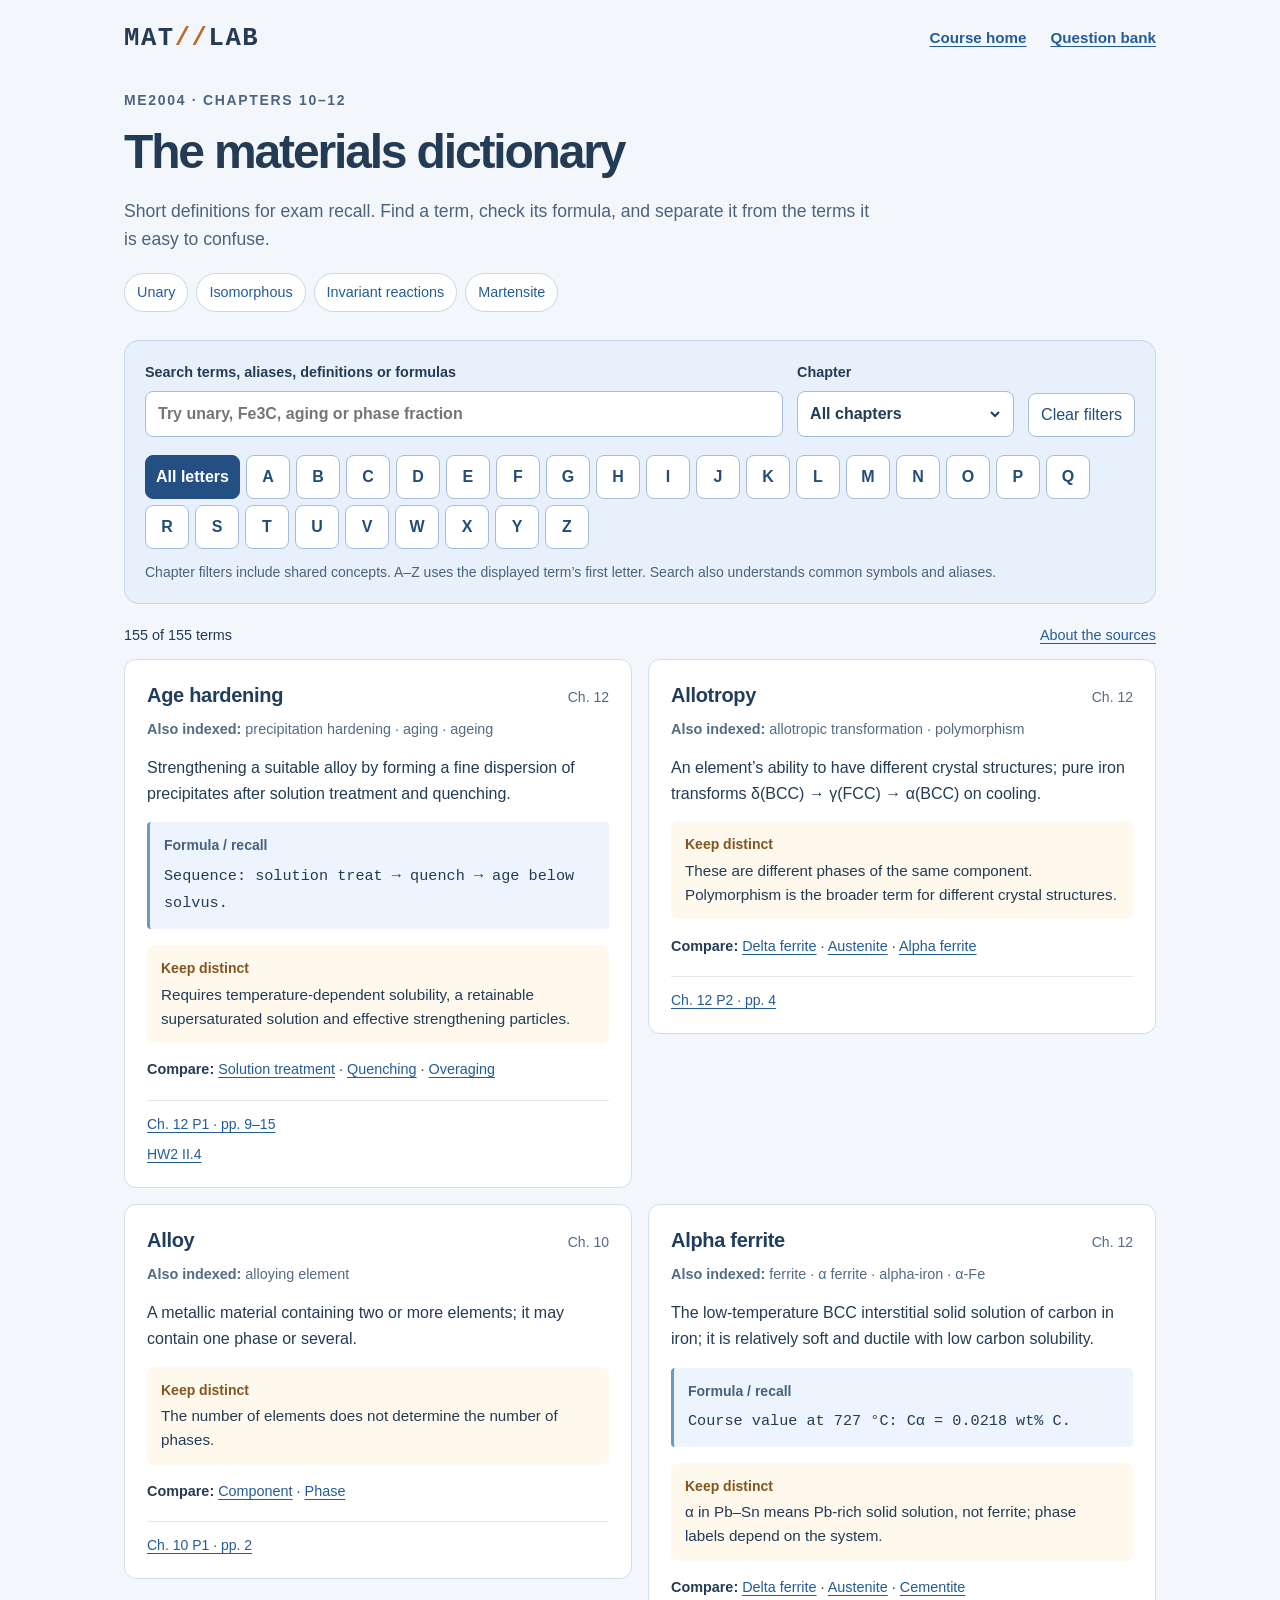
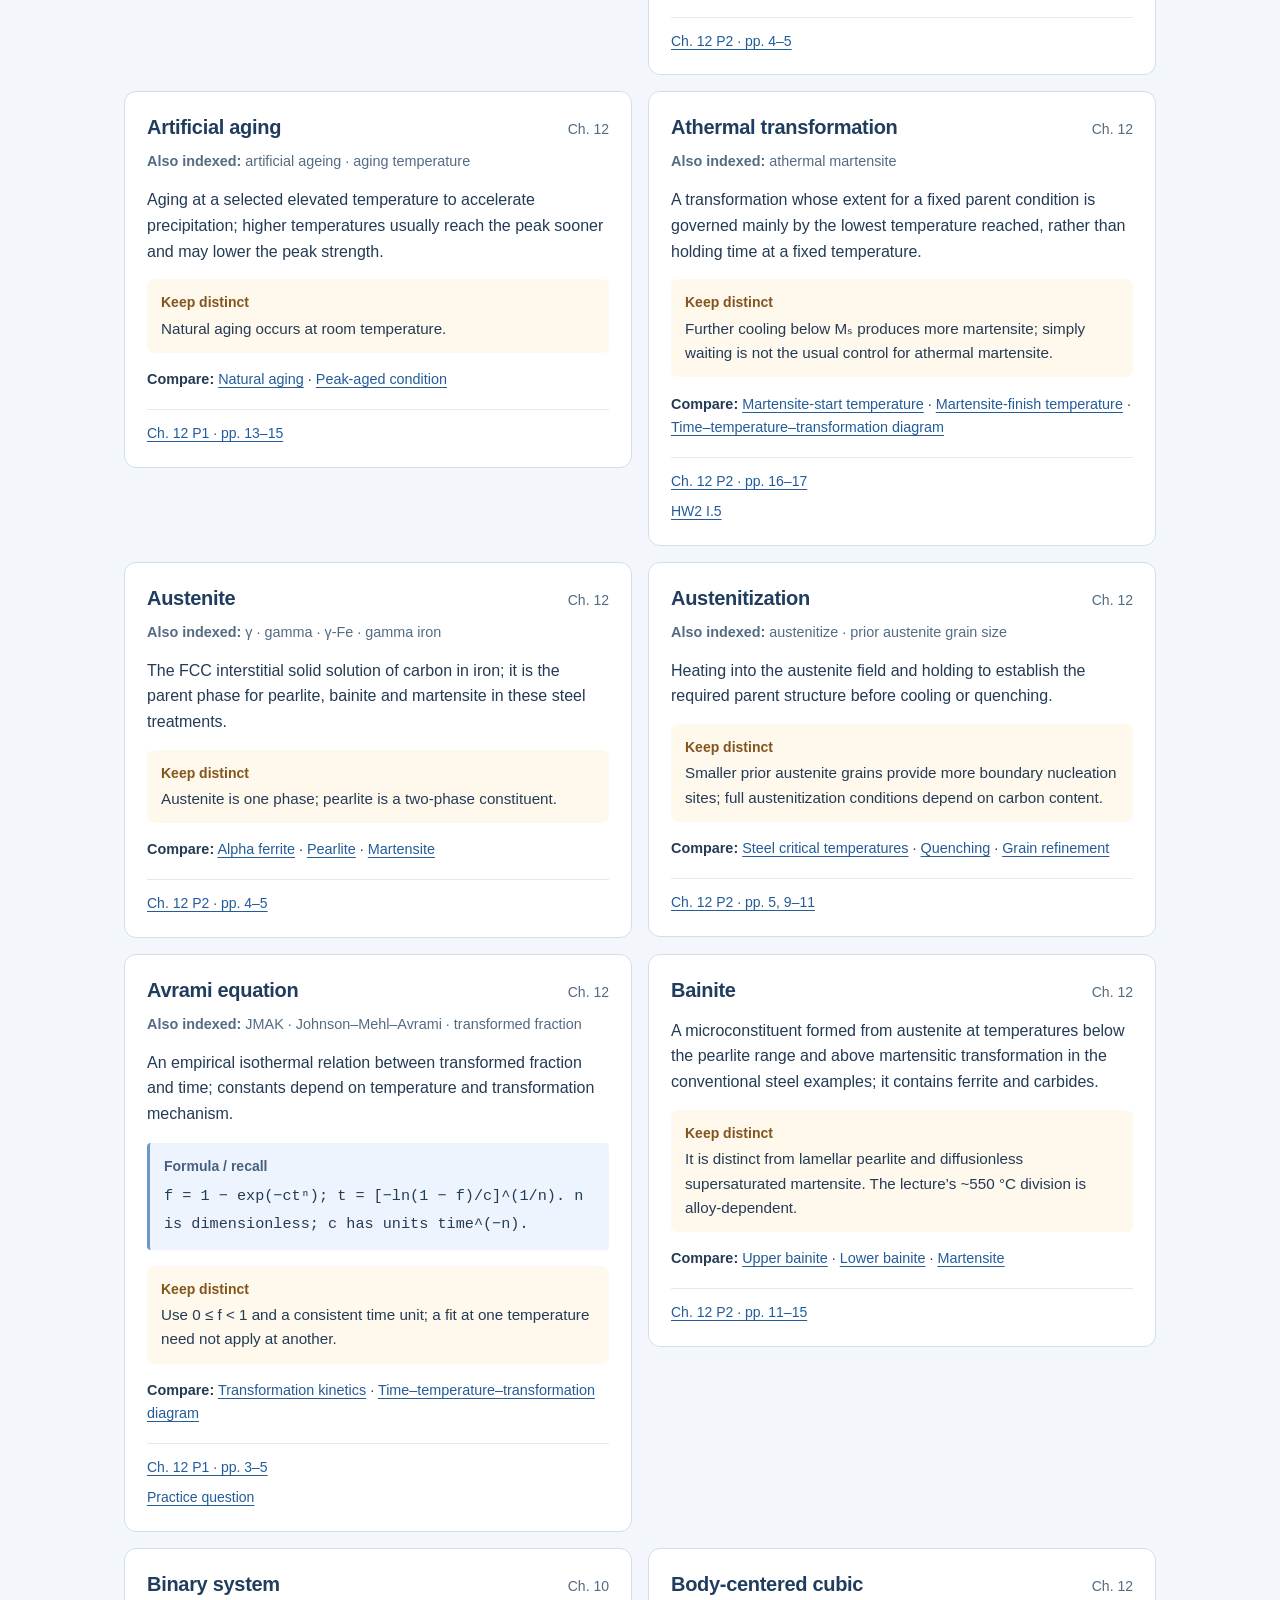
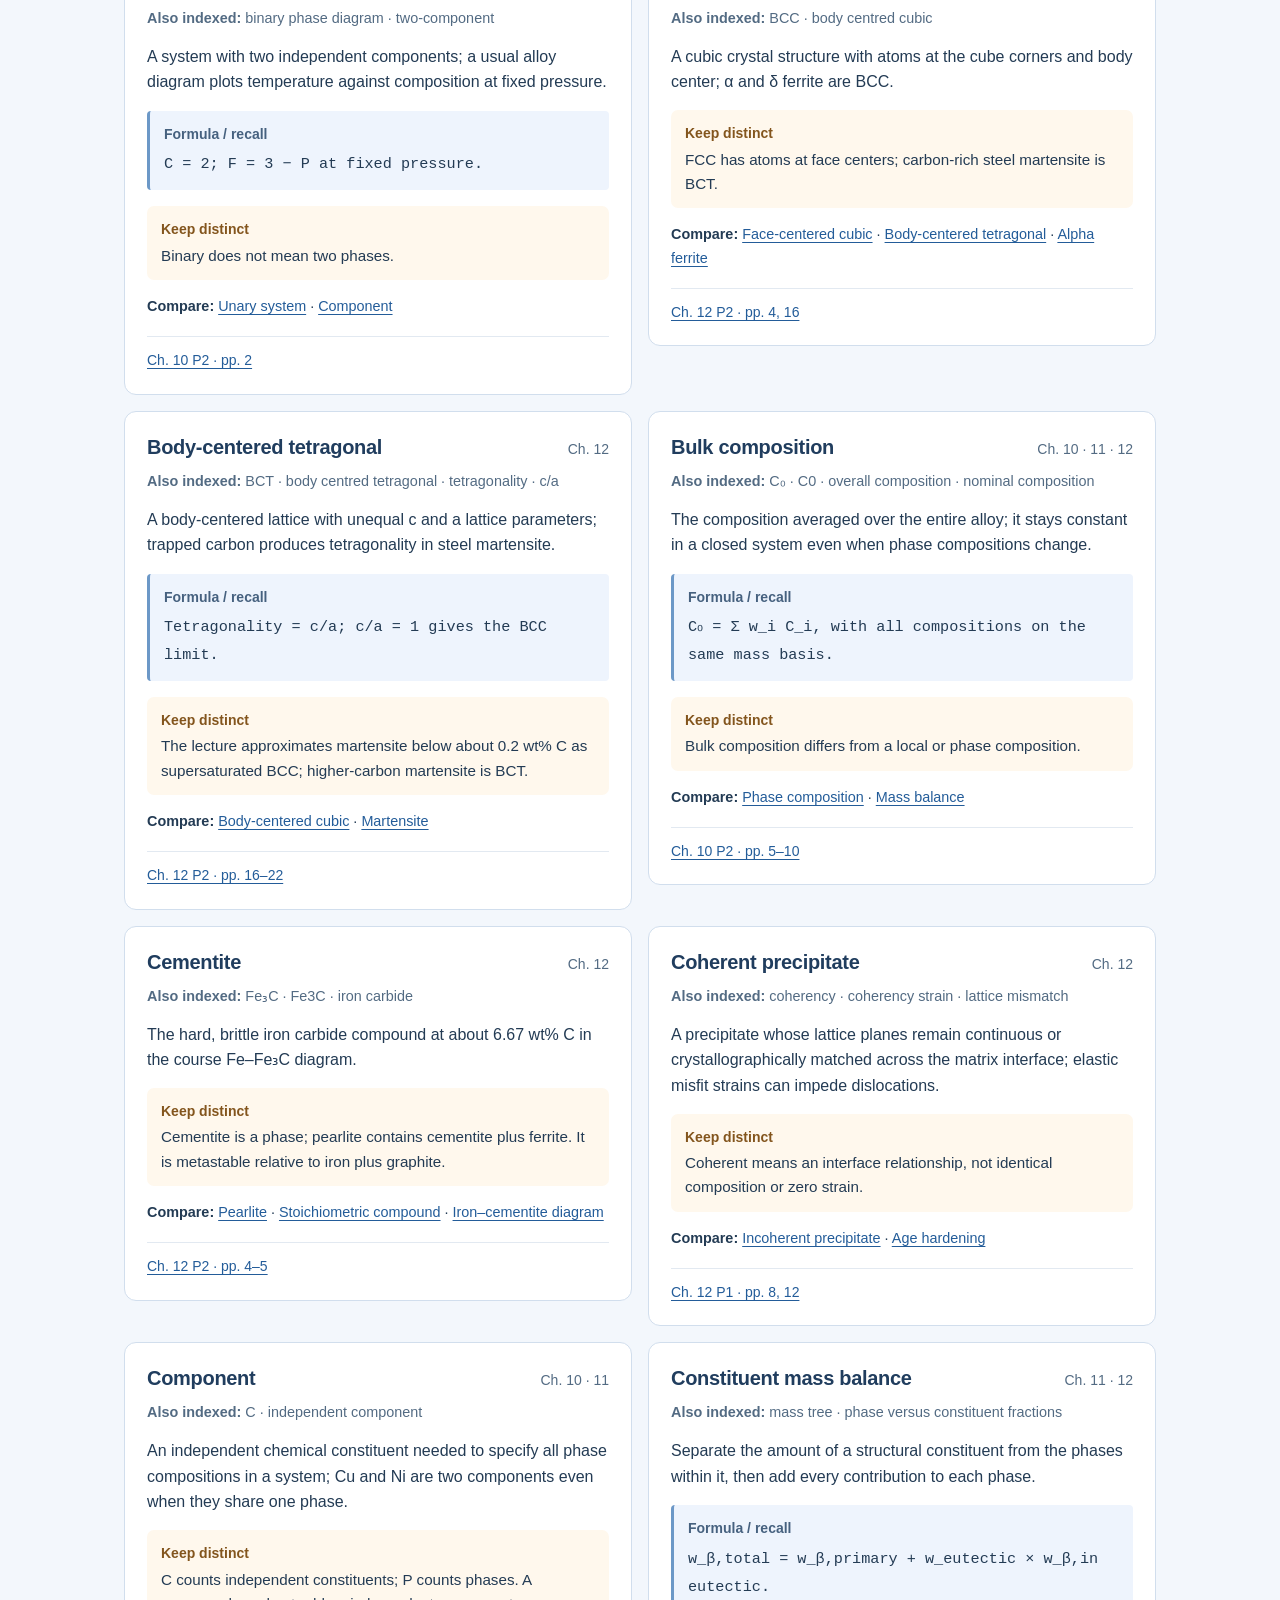
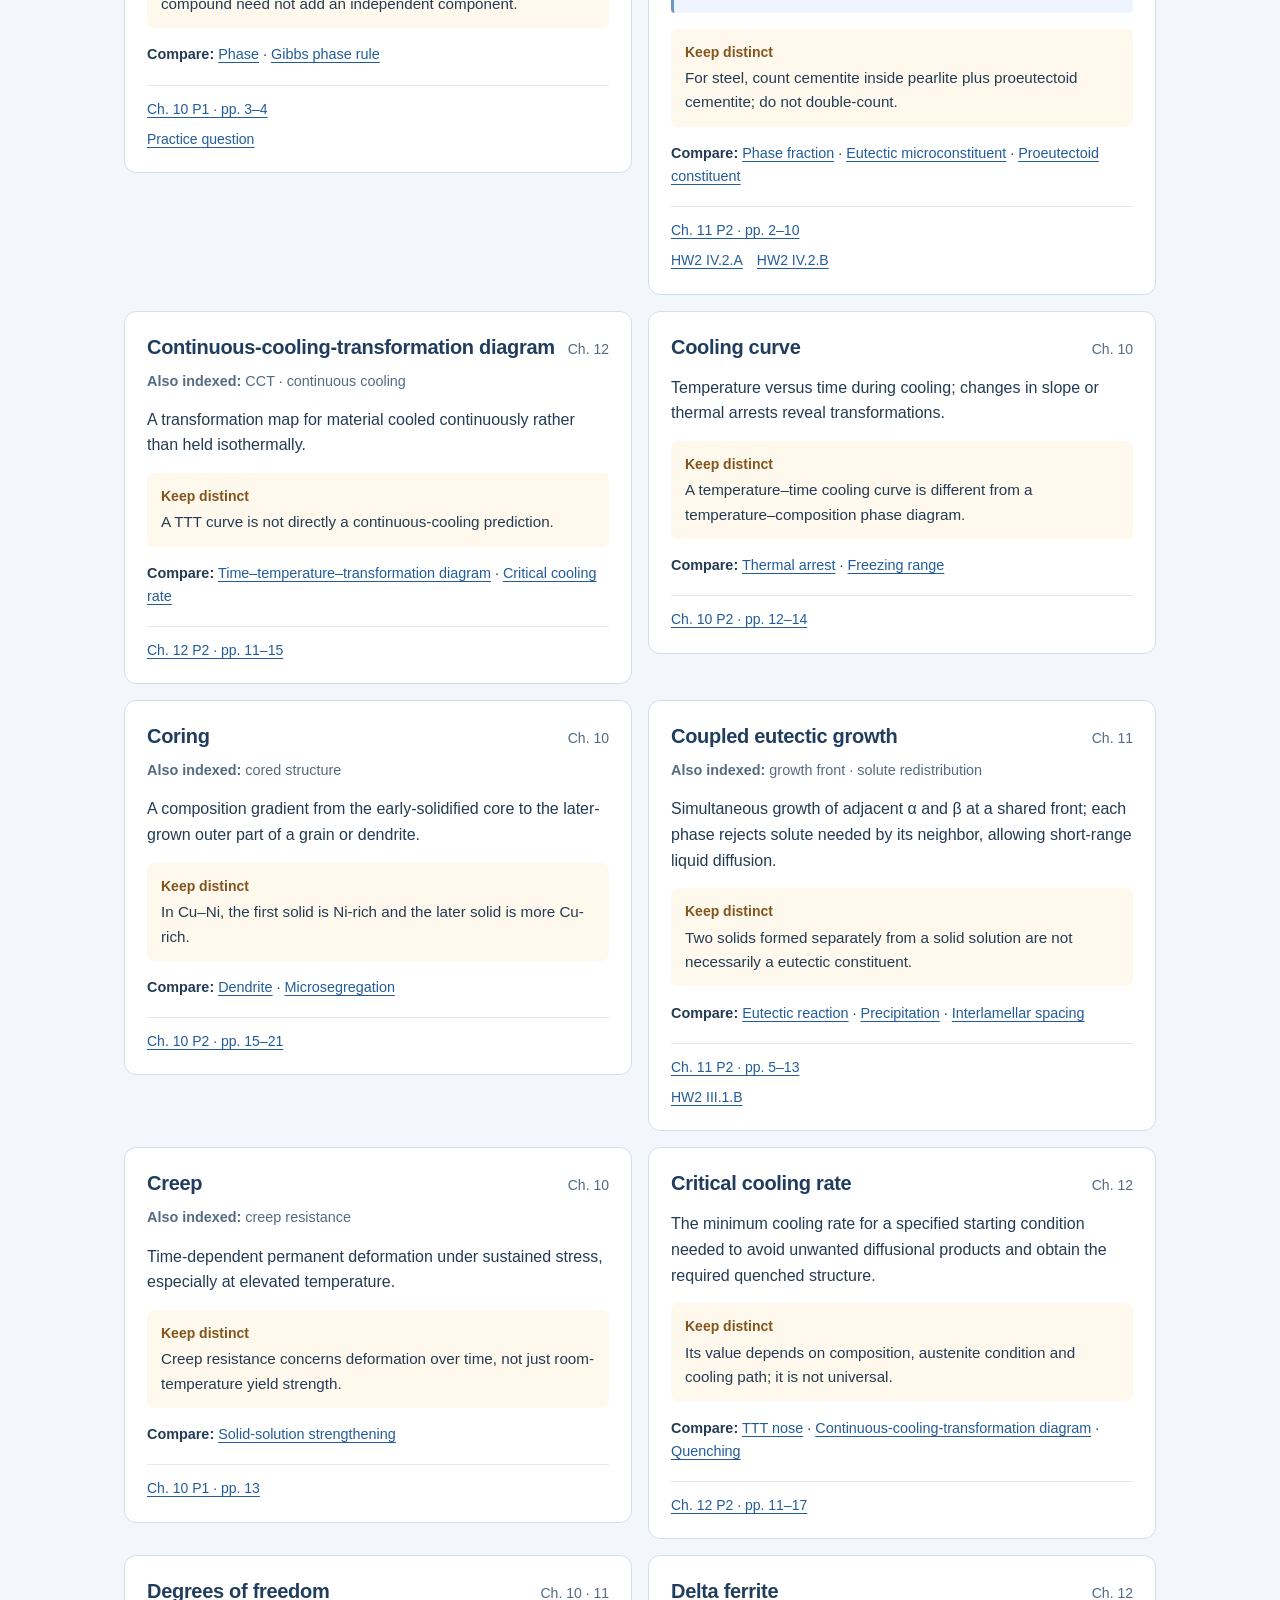
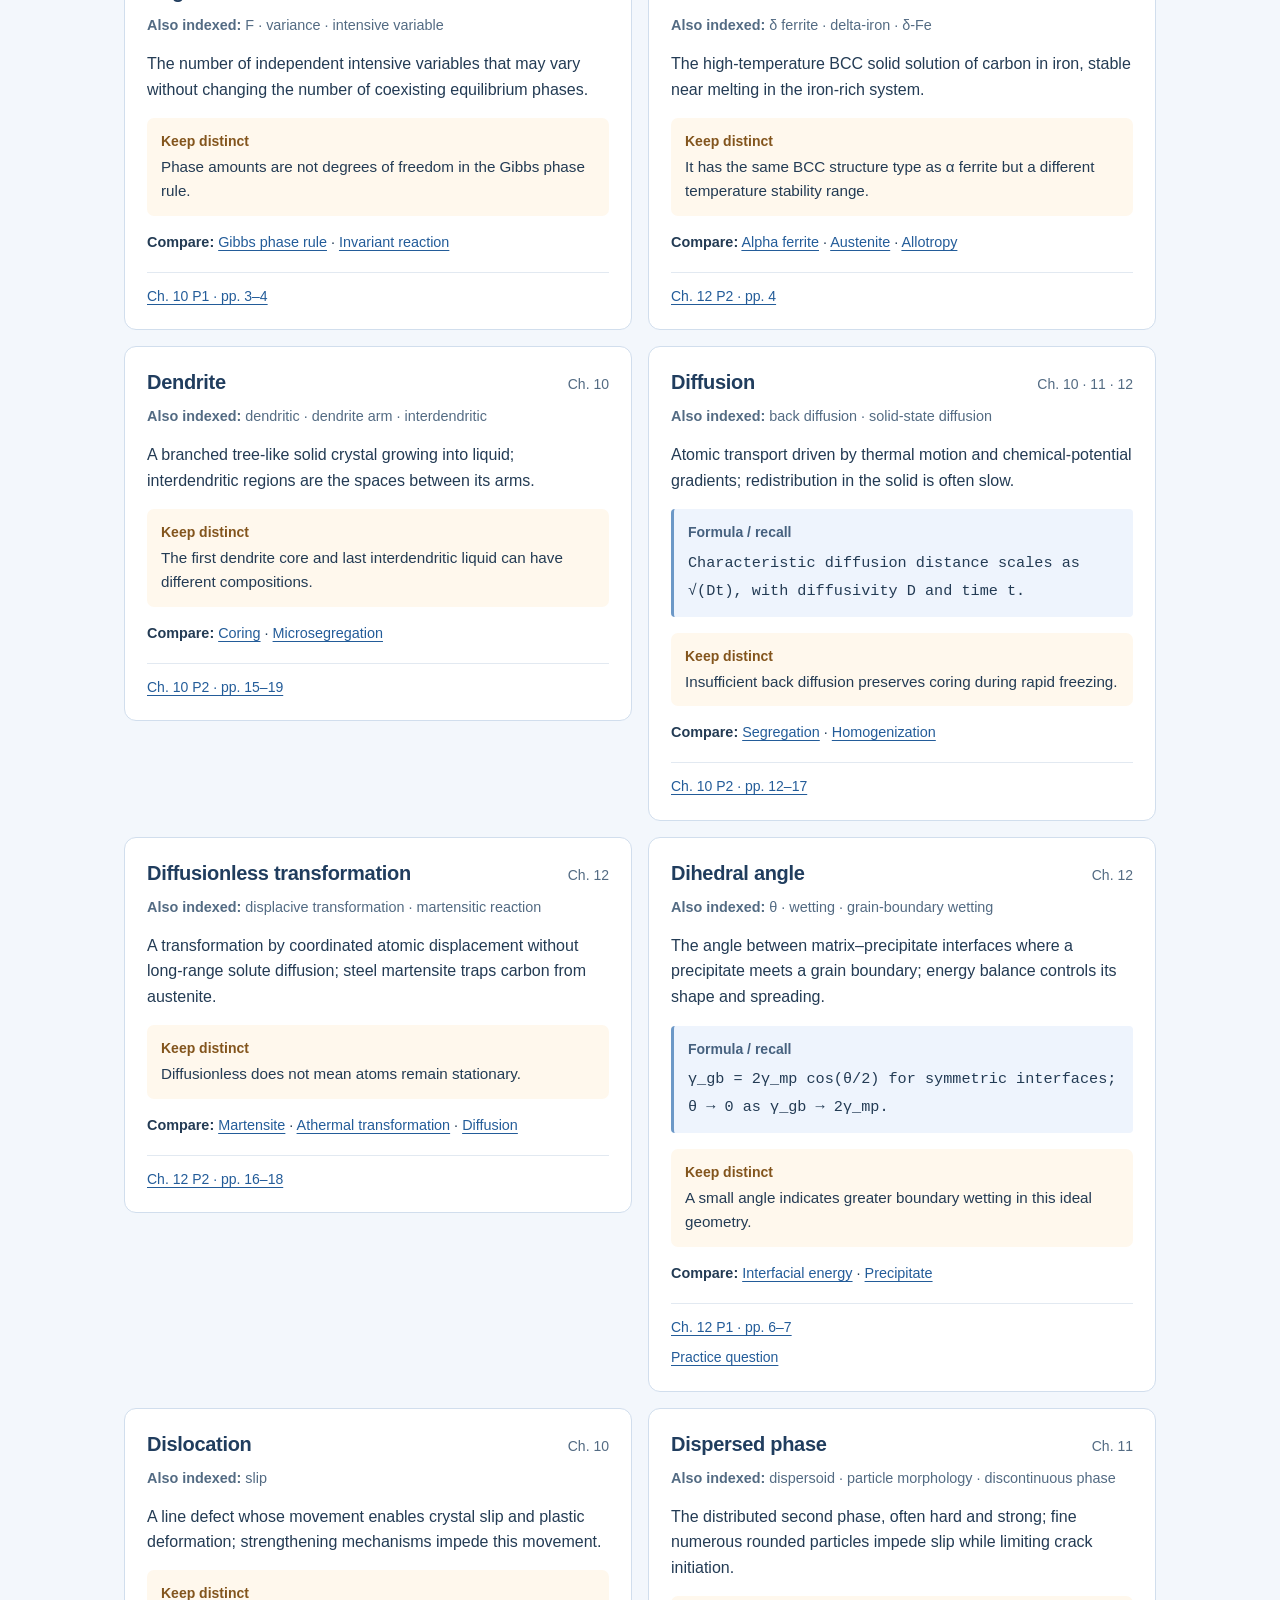
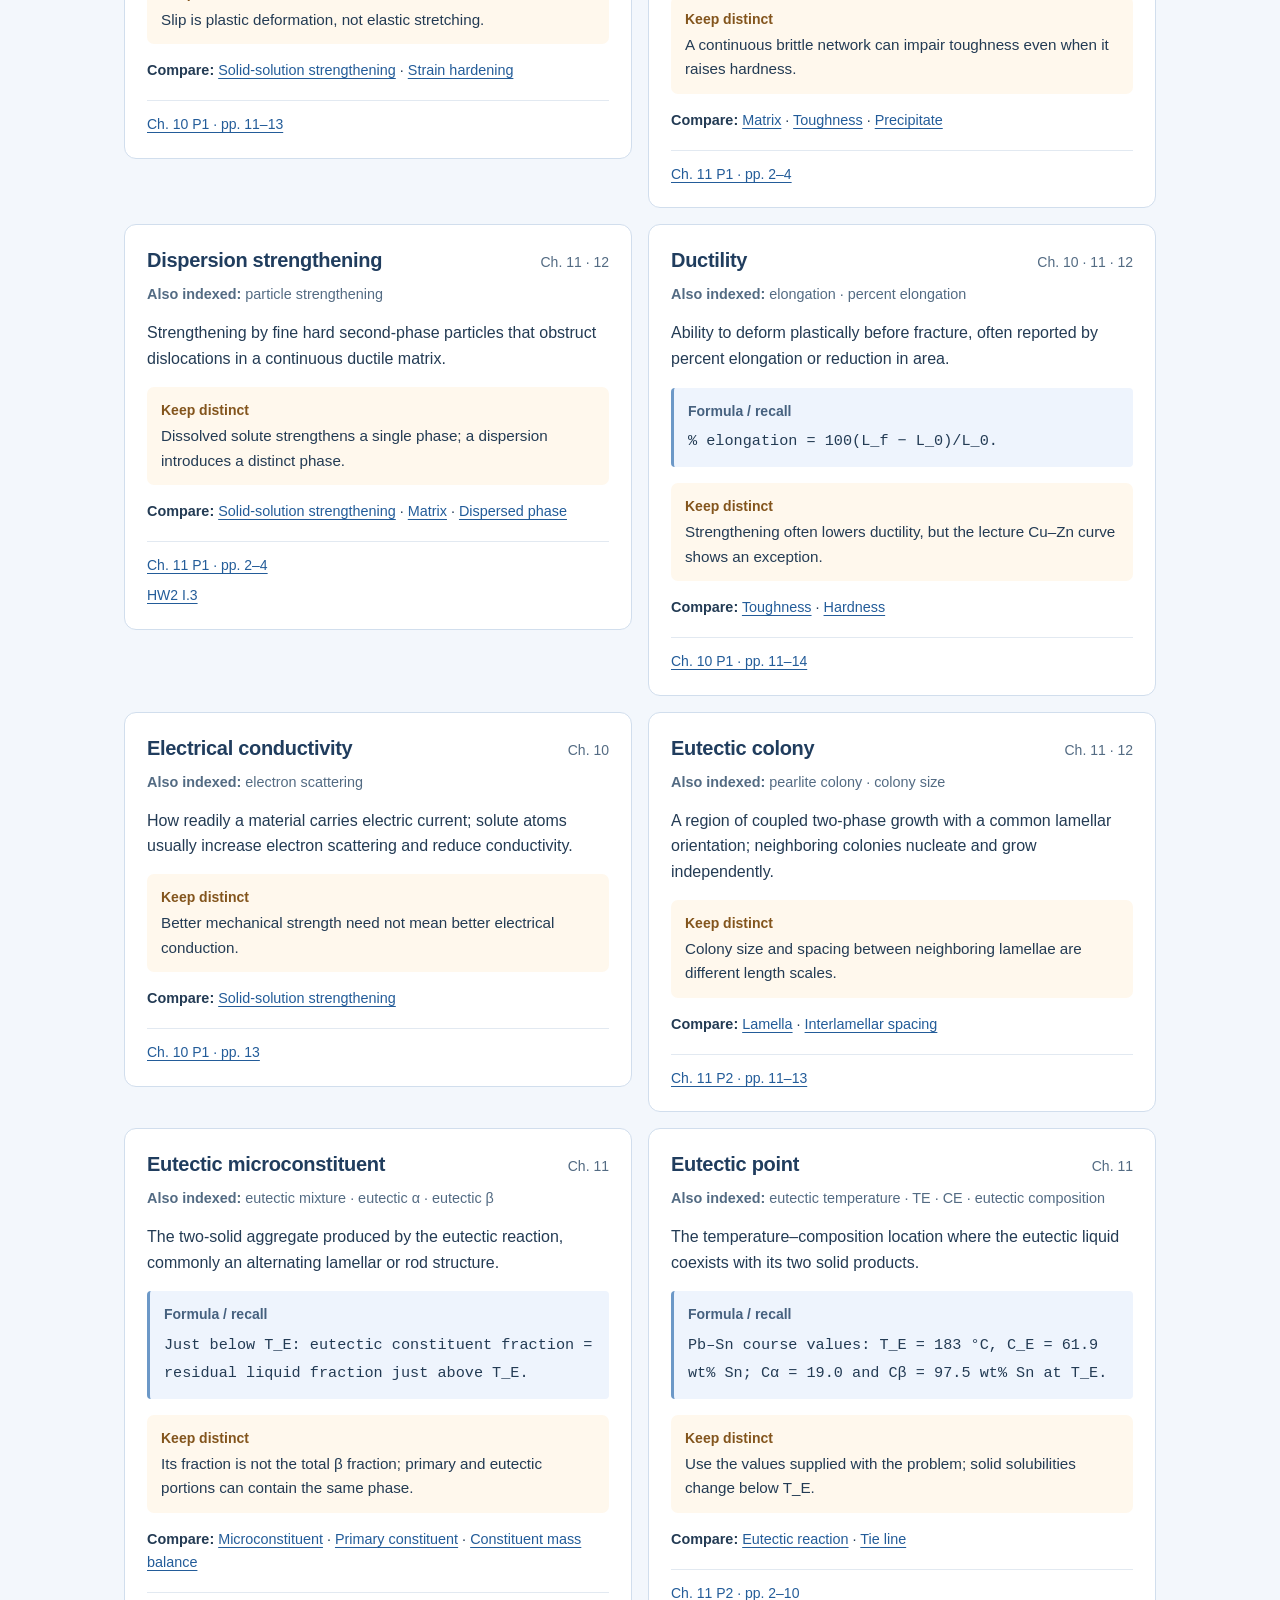
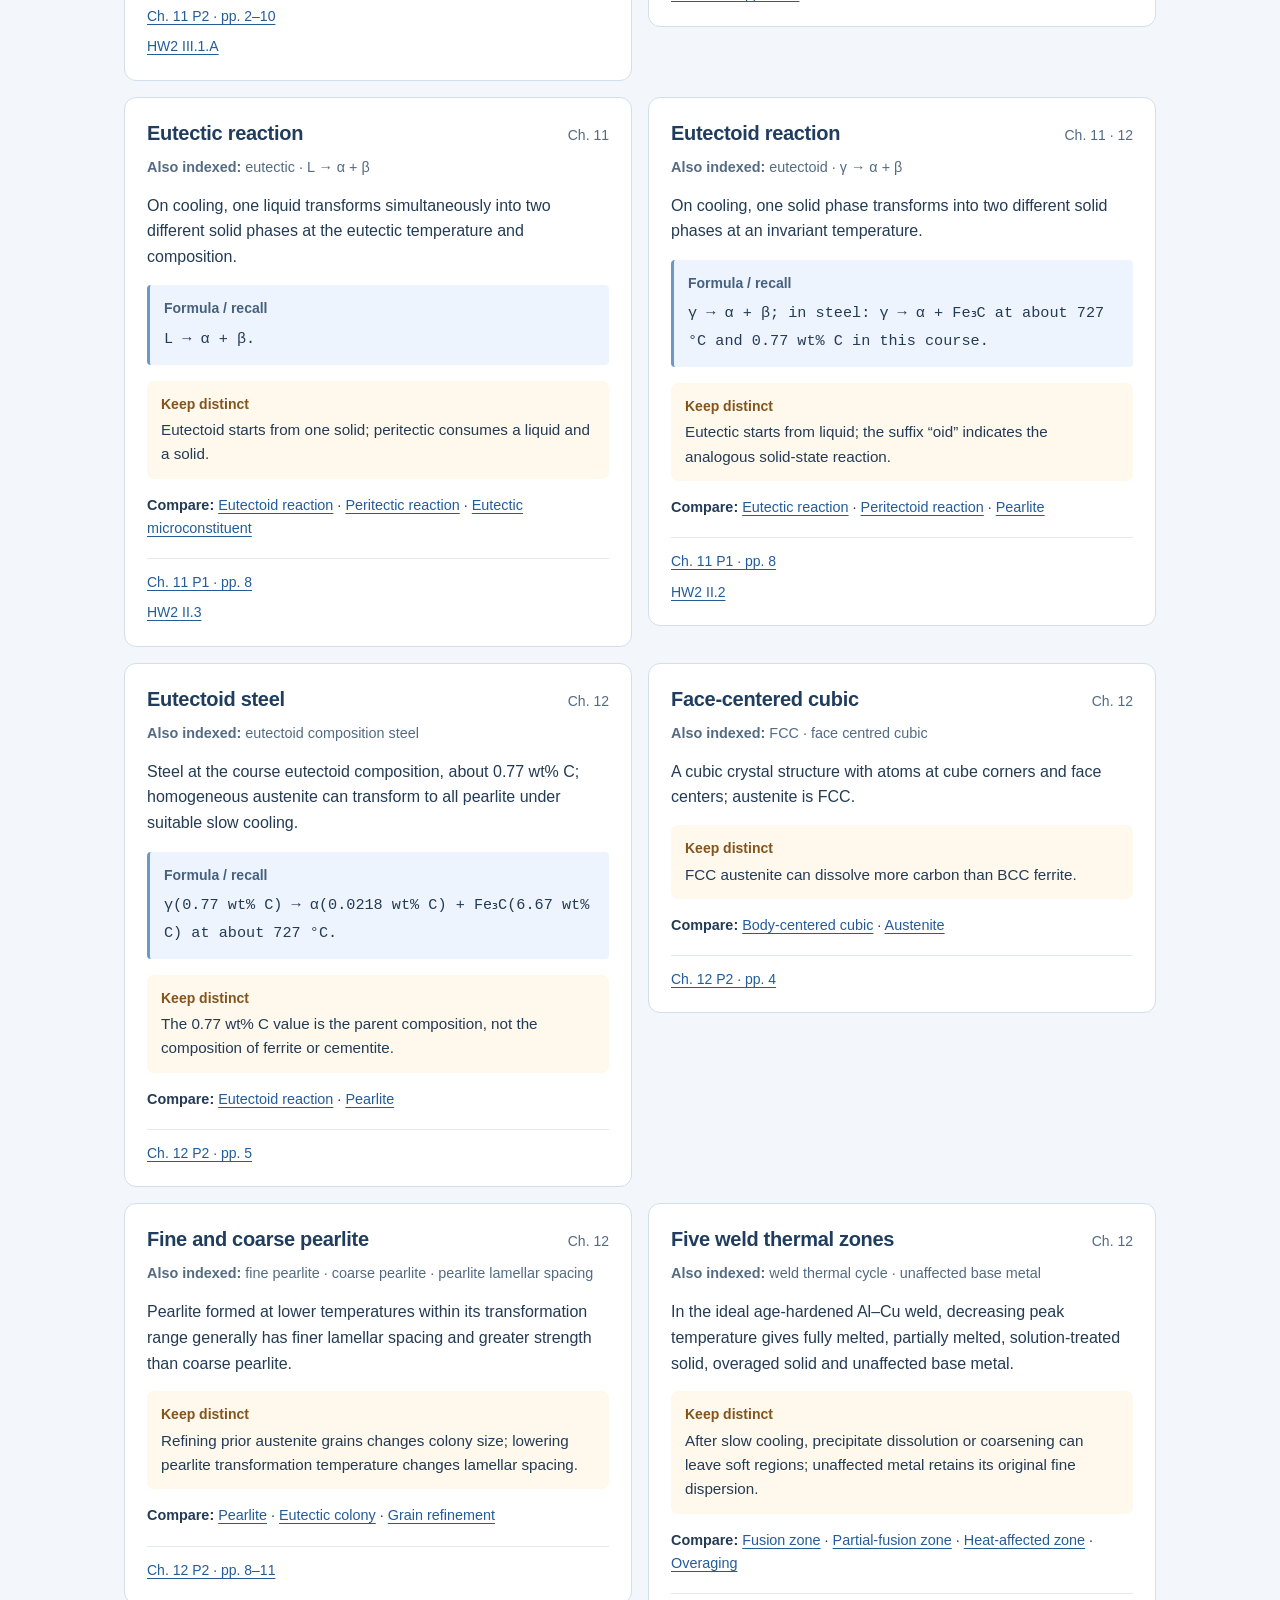
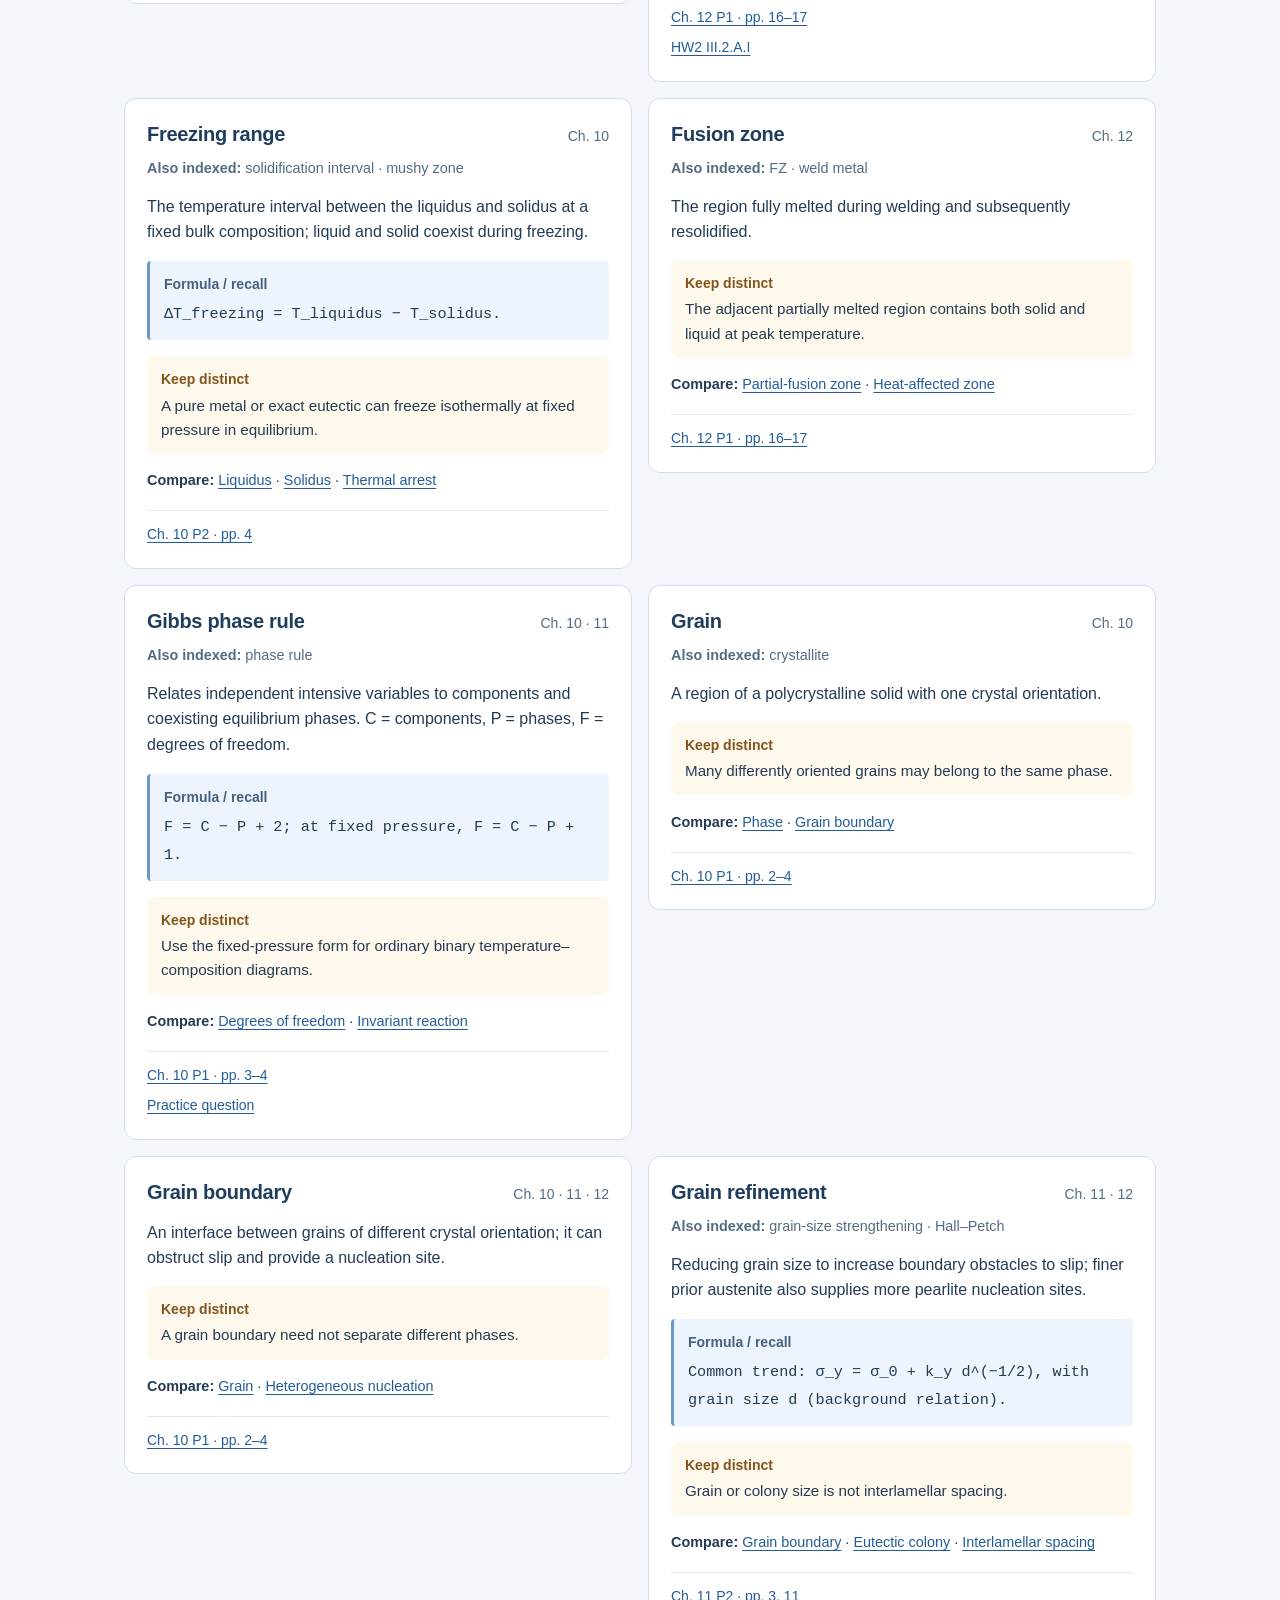
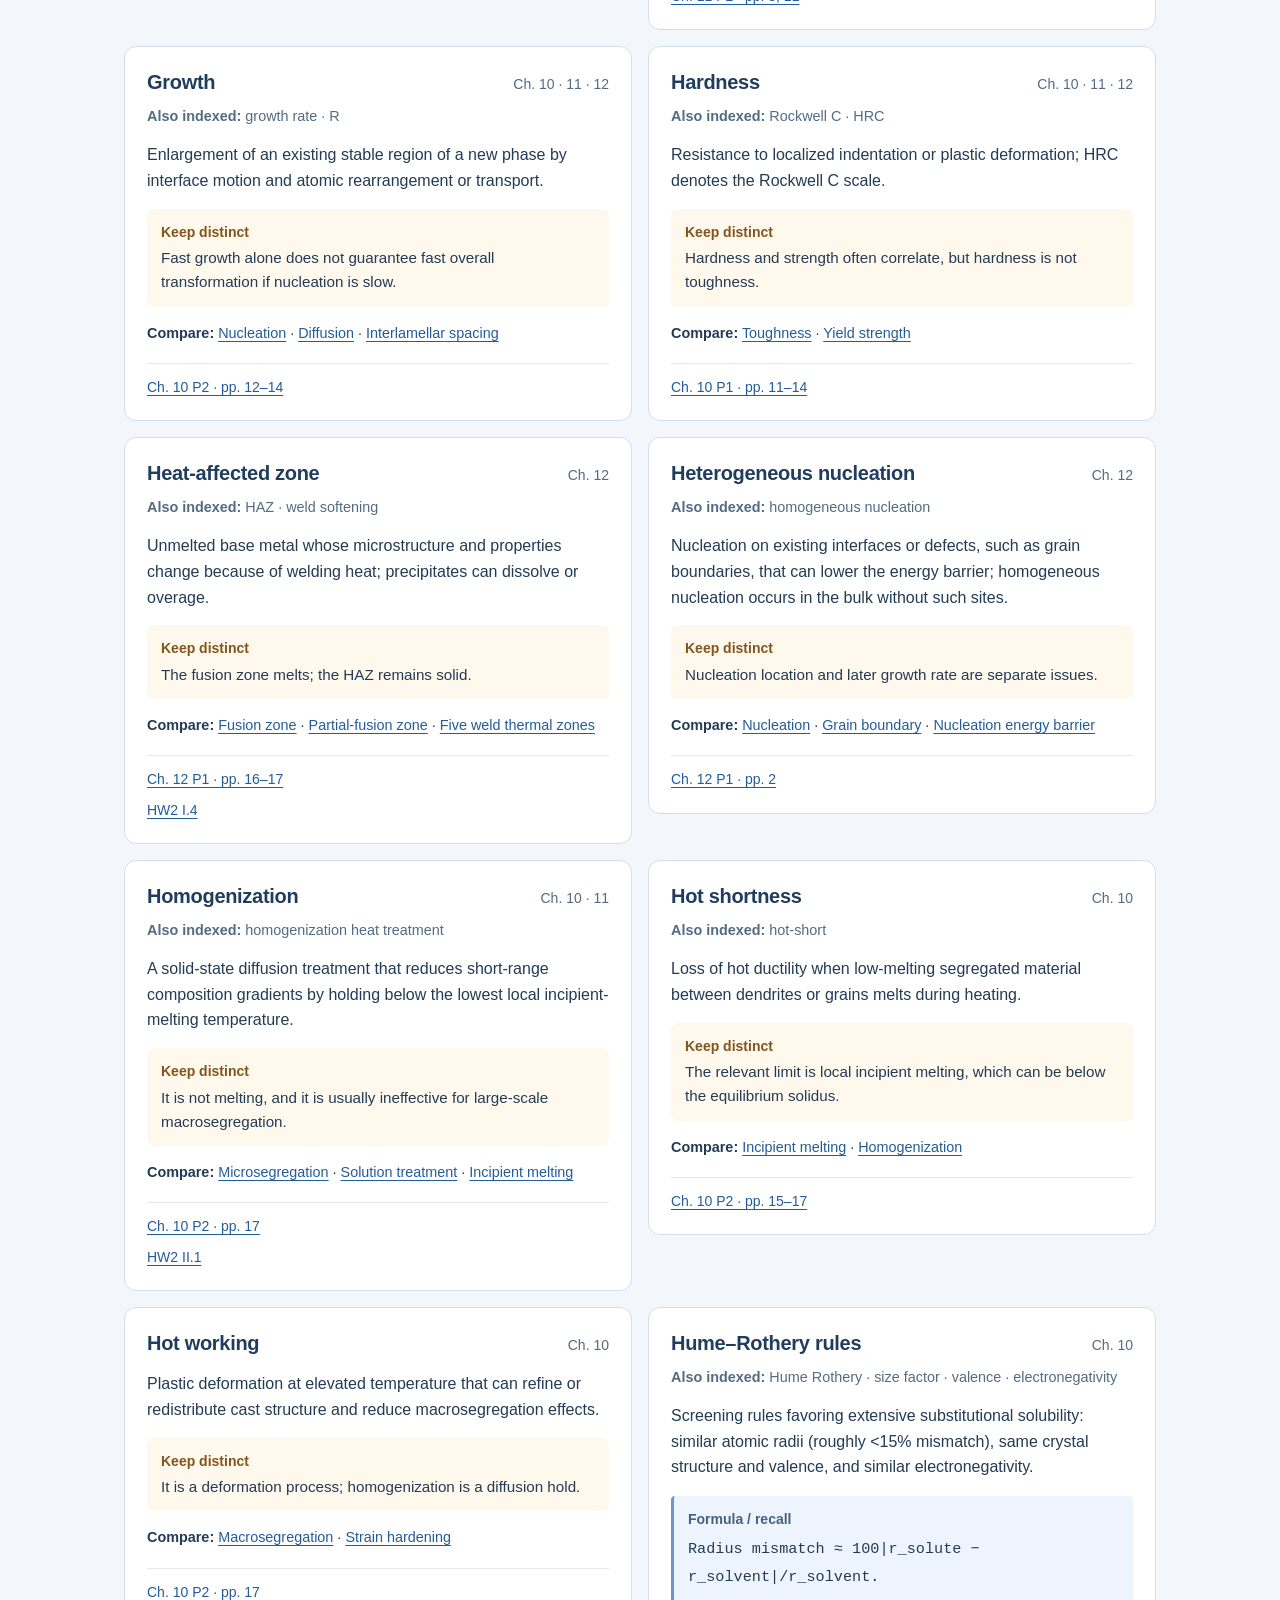
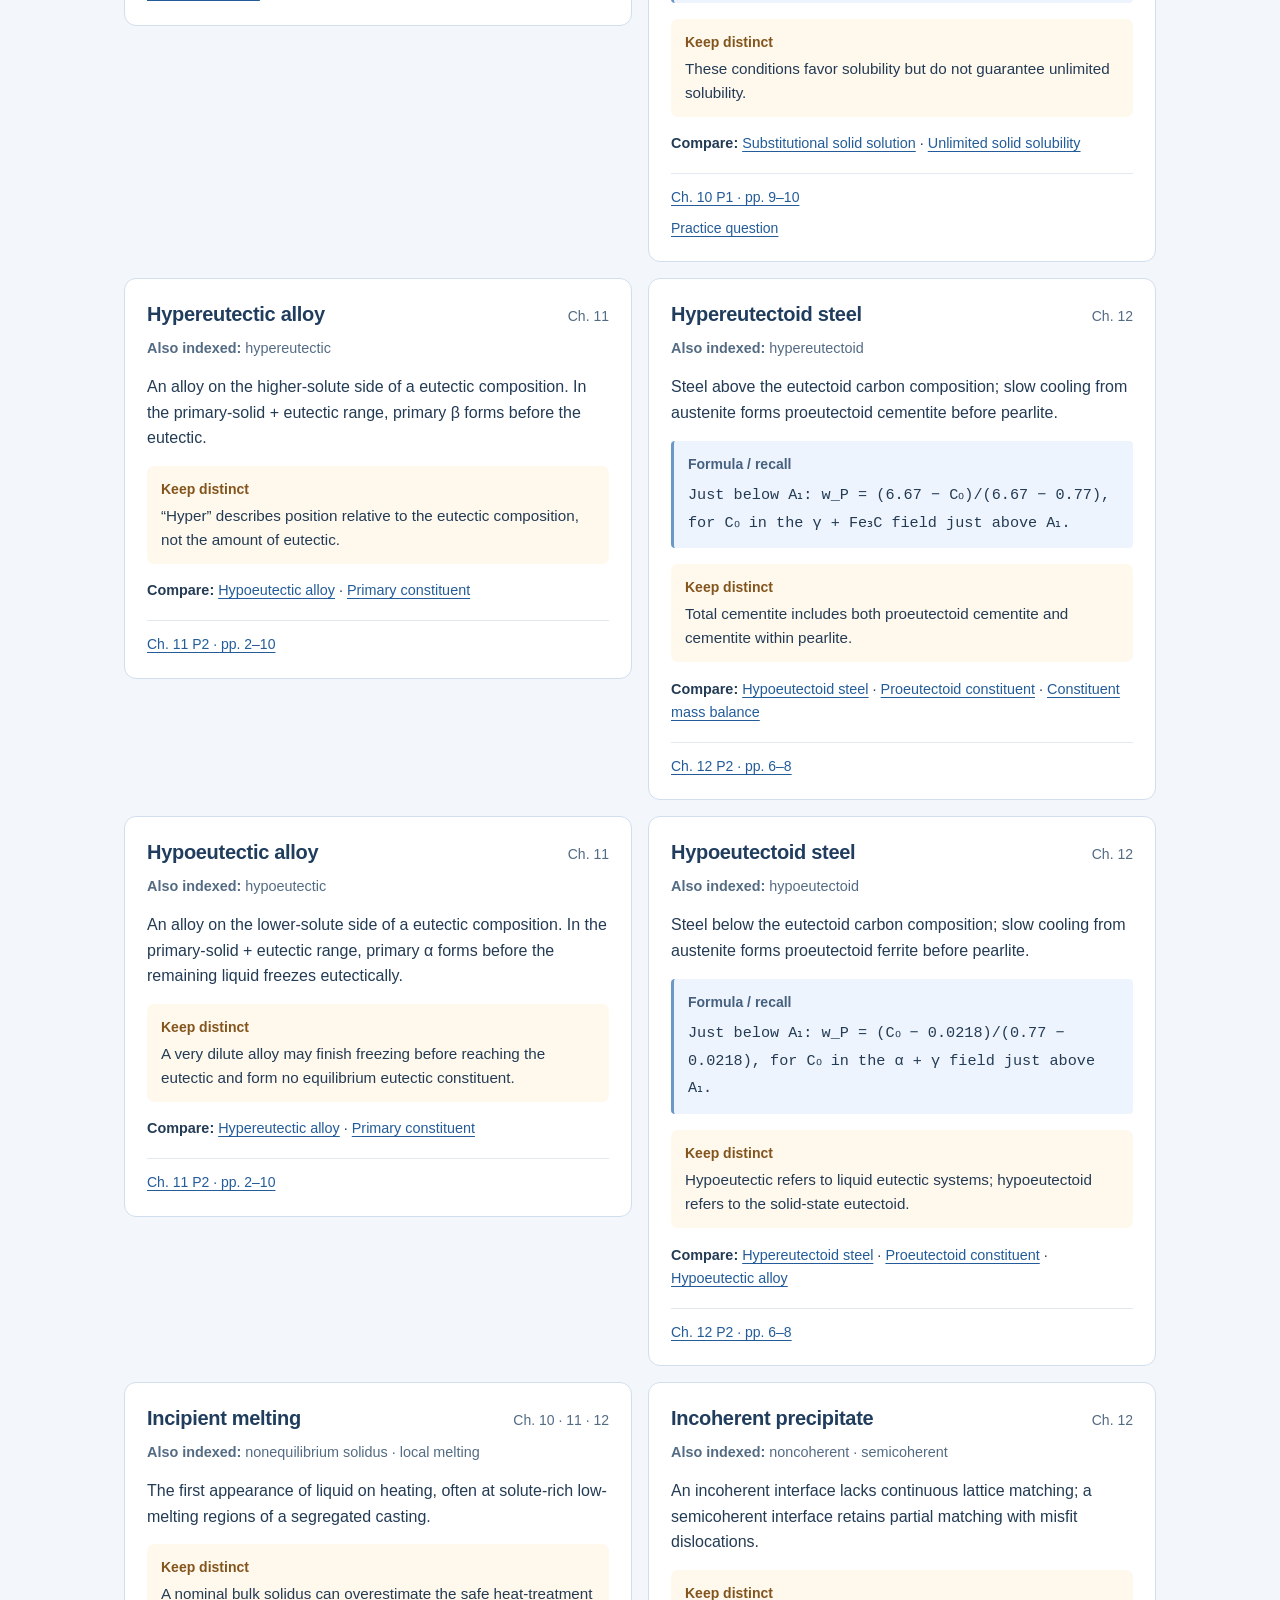
==== public/glossary.html @ 220587e4 "Add searchable Chapters 10–12 glossary with 155 terms and validation" ====
<!doctype html>
<html lang="en">
<head>
  <meta charset="utf-8">
  <meta name="viewport" content="width=device-width,initial-scale=1">
  <meta name="description" content="Searchable ME2004 Chapters 10–12 glossary: phase diagrams, eutectics, strengthening, aging and steel transformations.">
  <title>Chapters 10–12 Glossary | Materials Lab</title>
  <link rel="icon" href="./favicon.svg">
  <link rel="stylesheet" href="./glossary.css?v=1">
  <script defer src="./glossary-data.js?v=1"></script>
  <script defer src="./glossary-core.js?v=1"></script>
  <script defer src="./glossary.js?v=1"></script>
</head>
<body>
  <a class="skipLink" href="#glossaryResults">Skip to definitions</a>
  <main class="glossaryPage">
    <header class="glossaryTop">
      <a class="brand" href="./index.html" aria-label="Materials Lab course homepage">MAT<span>//</span>LAB</a>
      <nav aria-label="Course links"><a href="./index.html">Course home</a><a href="./phase-practice.html">Question bank</a></nav>
    </header>
    <section class="intro" aria-labelledby="glossaryTitle">
      <p class="eyebrow">ME2004 · CHAPTERS 10–12</p>
      <h1 id="glossaryTitle">The materials dictionary</h1>
      <p>Short definitions for exam recall. Find a term, check its formula, and separate it from the terms it is easy to confuse.</p>
      <div class="quickTerms" aria-label="Commonly requested terms"><a href="#unary">Unary</a><a href="#isomorphous">Isomorphous</a><a href="#invariant-reaction">Invariant reactions</a><a href="#martensite">Martensite</a></div>
    </section>
    <form id="glossaryFilters" class="filters" role="search" aria-label="Find a glossary term">
      <div class="filterRow">
        <label class="searchLabel" for="glossarySearch">Search terms, aliases, definitions or formulas<input type="search" id="glossarySearch" placeholder="Try unary, Fe3C, aging or phase fraction" autocomplete="off" aria-controls="glossaryResults"></label>
        <label for="glossaryChapter">Chapter<select id="glossaryChapter" aria-controls="glossaryResults"><option value="all">All chapters</option><option value="10">10 · Phase equilibrium</option><option value="11">11 · Eutectics</option><option value="12">12 · Heat treatments</option></select></label>
        <button id="glossaryClear" type="button">Clear filters</button>
      </div>
      <div id="glossaryAlphabet" class="alphabet" role="group" aria-label="Filter by first letter of term"></div>
      <p class="filterHint">Chapter filters include shared concepts. A–Z uses the displayed term’s first letter. Search also understands common symbols and aliases.</p>
    </form>
    <div class="resultsBar"><p id="glossaryCount" role="status" aria-live="polite" aria-atomic="true"></p><a href="#sourceNotes">About the sources</a></div>
    <section id="glossaryResults" tabindex="-1" aria-label="Glossary definitions"></section>
    <noscript><p class="empty">Enable JavaScript to search and display the glossary. The <a href="./glossary-data.js">complete definition data</a> is also available as text.</p></noscript>
    <details id="sourceNotes" class="sourceNotes">
      <summary>Sources and coverage</summary>
      <p>Prepared from the extracted text of all six ME2004 Chapter 10–12 COOL decks, re-read on 27 November 2026, plus the existing 102-question bank and archived four-page Homework 2 PDF. References name the relevant PDF page ranges; they are topic pointers, not quotations. Background explanations and formula rearrangements are study aids.</p>
      <p>Some lecture pages contain diagrams with little extractable text. Those diagrams were not independently visually audited for this glossary. Supplementary details follow the existing source-reviewed question bank. A full visual source audit is not claimed. The live HW2 connector read was unavailable; its archived repository copy was used.</p>
      <ul id="glossarySources"></ul>
      <p>The five invariant reactions taught here are eutectic, peritectic, monotectic, eutectoid and peritectoid. All reaction equations are written for cooling; heating reverses them. Steel and Pb–Sn values follow the course convention; use a question’s supplied numbers when they differ.</p>
      <p><a href="./phase-practice.html?unit=homework">Homework 2 practice</a> · <a href="#glossaryTitle">Back to top</a></p>
    </details>
  </main>
</body>
</html>
---- public/glossary.css ----
:root{color-scheme:light;font-family:Inter,Segoe UI,Arial,sans-serif;color:#233b54;background:#f3f7fc;font-size:16px;line-height:1.6}
*{box-sizing:border-box}body{margin:0}a{color:#235c99;text-underline-offset:3px}button,input,select{font:inherit}button,a,input,select{-webkit-tap-highlight-color:transparent}button{cursor:pointer}button:focus-visible,a:focus-visible,input:focus-visible,select:focus-visible,summary:focus-visible{outline:3px solid #2466a8;outline-offset:3px}
.glossaryPage{max-width:1080px;margin:auto;padding:24px 24px 60px}.glossaryTop{display:flex;justify-content:space-between;align-items:center;gap:20px;margin-bottom:36px}.brand{font:bold 1.6rem ui-monospace,monospace;letter-spacing:.06em;text-decoration:none;color:#233b54}.brand span{color:#b66a2d}.glossaryTop nav{display:flex;gap:24px;flex-wrap:wrap}.glossaryTop nav a{font-size:.95rem;font-weight:650}.intro{max-width:760px;margin:0 0 28px}.eyebrow{font-size:.875rem;color:#4c6480;font-weight:750;letter-spacing:.12em}h1{font-size:clamp(2rem,5vw,3rem);line-height:1.12;letter-spacing:-.045em;margin:10px 0 18px}.intro>p:last-of-type{font-size:1.1rem;color:#4b627b}.quickTerms{display:flex;gap:8px;flex-wrap:wrap;margin-top:20px}.quickTerms a{padding:7px 12px;border:1px solid #c6d7ea;border-radius:20px;text-decoration:none;background:#fff;font-size:.9rem}
.filters{background:#e8f0fb;border:1px solid #c6d7eb;border-radius:14px;padding:20px}.filterRow{display:flex;align-items:end;gap:14px;flex-wrap:wrap}.filterRow label{display:grid;gap:6px;font-size:.9rem;font-weight:650;min-width:0}.searchLabel{flex:1 1 350px}input,select{width:100%;min-height:46px;border:1px solid #a5bdd8;border-radius:8px;background:#fff;color:#233b54;padding:9px 12px;font-size:1rem}select{appearance:none;background-image:url("data:image/svg+xml,%3Csvg xmlns='http://www.w3.org/2000/svg' width='16' height='16'%3E%3Cpath d='m4 6 4 4 4-4' fill='none' stroke='%23233b54' stroke-width='2'/%3E%3C/svg%3E");background-repeat:no-repeat;background-position:right 10px center;padding-right:34px}button{min-height:44px;border:1px solid #a5bdd8;border-radius:8px;padding:8px 12px;background:#fff;color:#244c79}.alphabet{display:flex;gap:6px;flex-wrap:wrap;margin-top:18px}.alphabet button{min-width:44px;padding:7px 10px;font-weight:650}.alphabet [aria-pressed=true]{background:#244f82;color:#fff;border-color:#244f82}.filterHint{font-size:.875rem;color:#4b627b;margin:12px 0 0}.resultsBar{display:flex;justify-content:space-between;align-items:baseline;gap:16px;margin:20px 0 12px;font-size:.9rem}.resultsBar p{margin:0}
#glossaryResults{display:grid;grid-template-columns:repeat(2,minmax(0,1fr));gap:16px;align-items:start}.termCard{background:#fff;border:1px solid #d1deed;border-radius:12px;padding:22px;scroll-margin-top:18px;overflow-wrap:anywhere}.termCard:target{border-color:#306ba9;box-shadow:0 0 0 3px #d4e6fa}.termHeading{display:flex;align-items:baseline;justify-content:space-between;gap:12px}.termHeading h2{font-size:1.25rem;line-height:1.35;letter-spacing:-.015em;margin:0}.termHeading h2 a{color:#203d5e;text-decoration:none}.termHeading h2 a:hover{text-decoration:underline}.chapterTag{font-size:.875rem;white-space:nowrap;color:#536b83}.aliases{font-size:.9rem;color:#536b83;margin:9px 0 14px}.definition{margin:14px 0}.termFormula{padding:12px 14px;background:#eef4fd;border-left:3px solid #6c98c7;border-radius:4px}.termFormula b{display:block;font-size:.875rem;color:#46617f;margin-bottom:5px}.termFormula span{font-family:ui-monospace,Consolas,monospace;font-size:.95rem;line-height:1.7;white-space:pre-wrap}.contrast{background:#fff8ed;border-radius:7px;padding:12px 14px;font-size:.95rem}.contrast b{display:block;color:#83551d;font-size:.875rem;margin-bottom:3px}.related{font-size:.9rem}.termFoot{display:flex;gap:8px 14px;flex-wrap:wrap;border-top:1px solid #e2e9f1;padding-top:12px;margin-top:18px;font-size:.875rem}.termFoot>span{flex-basis:100%}.empty{grid-column:1/-1;padding:36px;border:1px dashed #a5bdd8;border-radius:12px;background:#fff}.empty h2{margin-top:0}.sourceNotes{margin-top:30px;border-top:1px solid #c6d7eb;padding-top:20px;color:#4b627b;font-size:.95rem}.sourceNotes summary{cursor:pointer;color:#244f82;font-weight:700;min-height:44px}.sourceNotes li{margin:8px 0}.skipLink{position:absolute;left:16px;top:-100px;z-index:10;background:#fff;padding:12px}.skipLink:focus{top:8px}
@media(max-width:740px){.glossaryPage{padding:18px 16px 40px}.glossaryTop{align-items:start;margin-bottom:26px}.glossaryTop nav{gap:6px 16px;justify-content:end}.brand{font-size:1.3rem}#glossaryResults{grid-template-columns:1fr}.filters{padding:16px}.searchLabel{flex-basis:100%}.filterRow label:not(.searchLabel){flex:1}.termCard{padding:20px}.termHeading{flex-wrap:wrap;gap:5px 12px}.resultsBar{flex-wrap:wrap;gap:8px}.alphabet{gap:5px}.intro>p:last-of-type{font-size:1rem}}
@media print{.glossaryTop,.quickTerms,.filters,.resultsBar,.skipLink,.termFoot,.sourceNotes{display:none}body{background:#fff}.glossaryPage{padding:0;max-width:none}#glossaryResults{display:block}.termCard{break-inside:avoid;margin:12px 0}.termHeading a,.related a{color:inherit;text-decoration:none}}
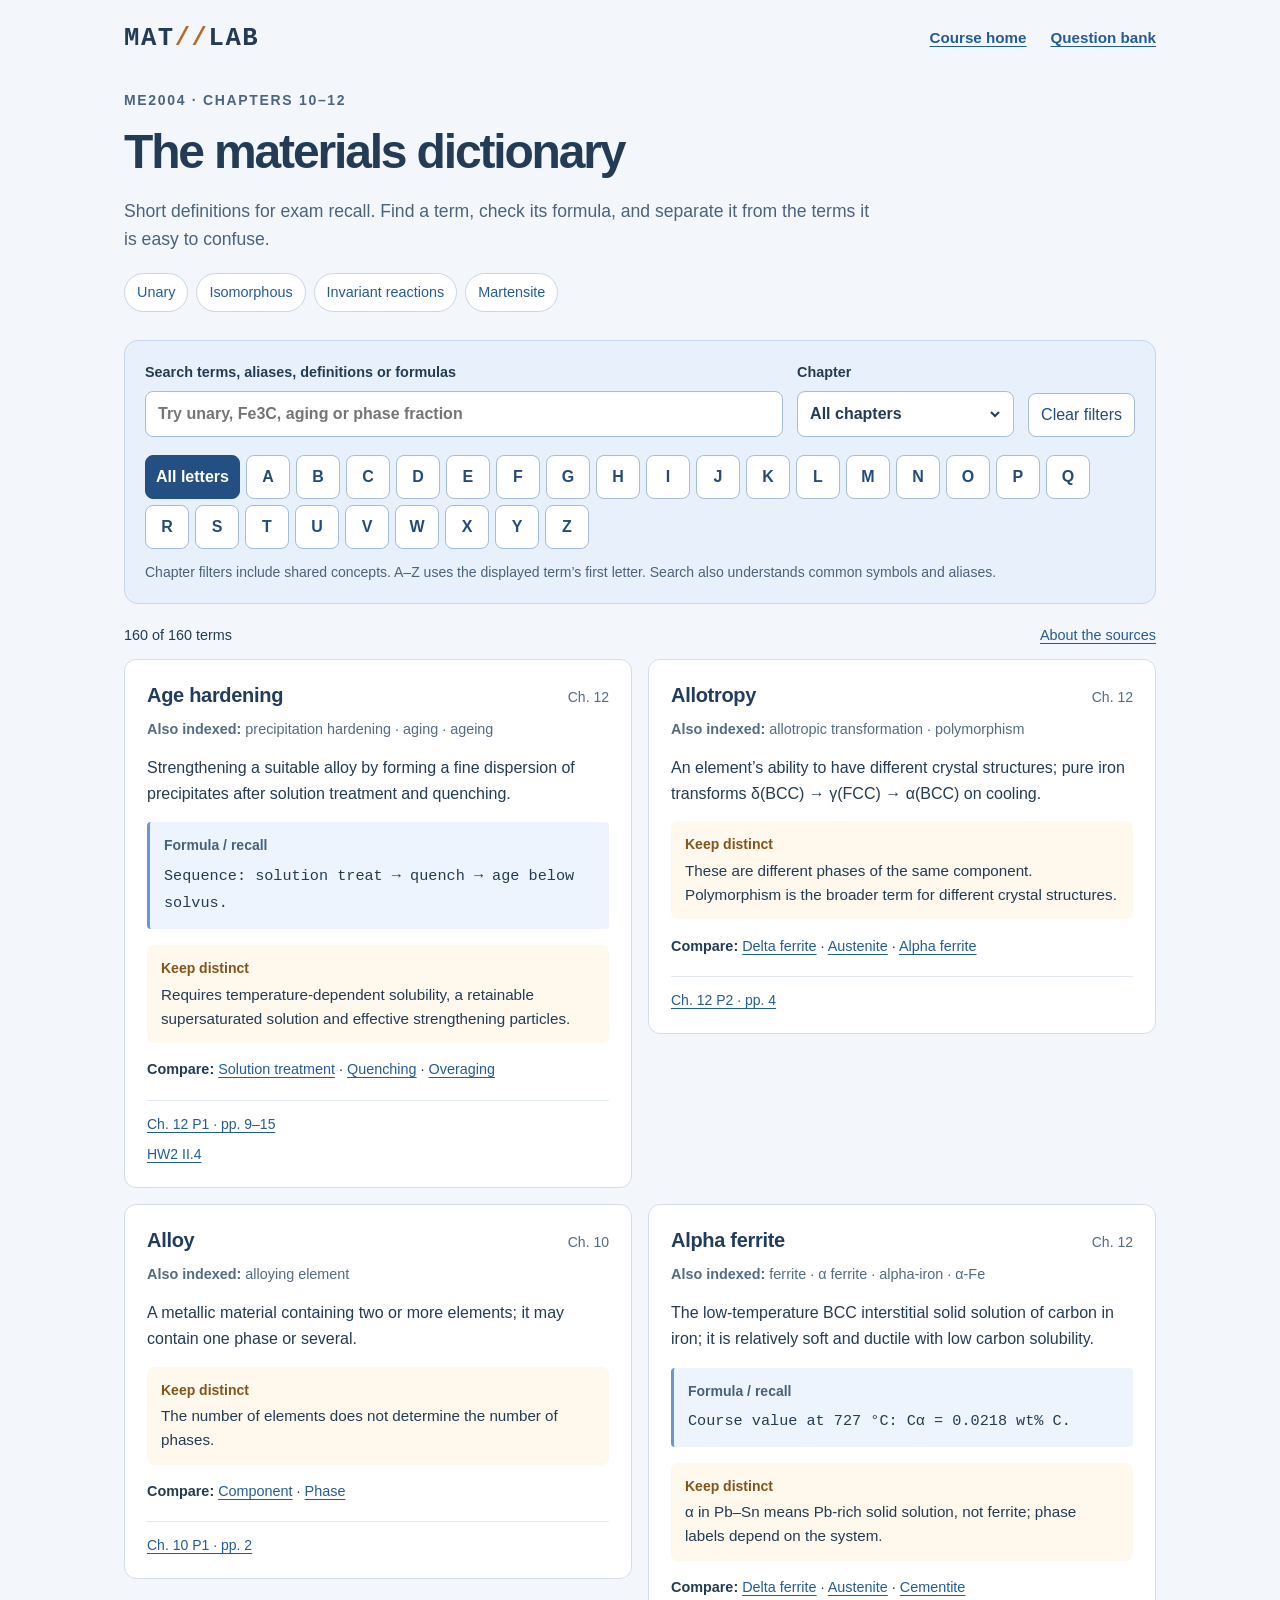
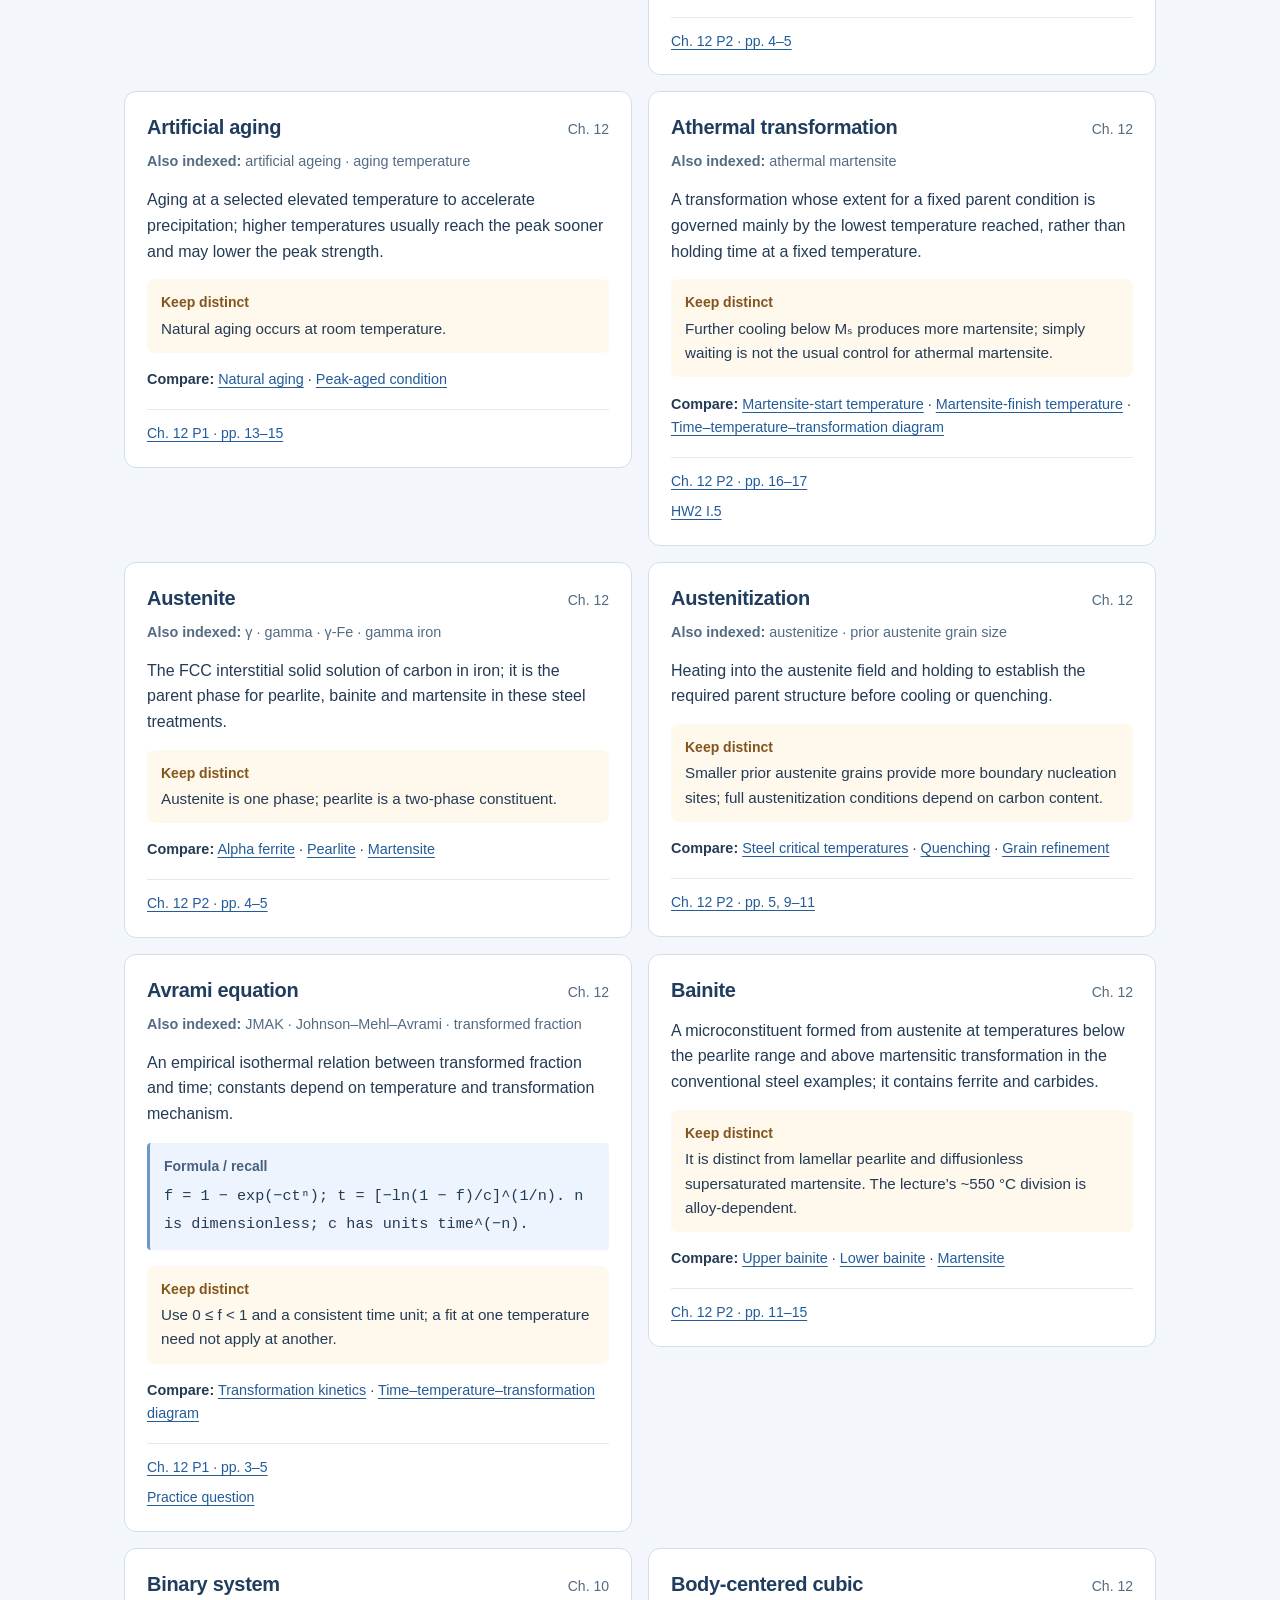
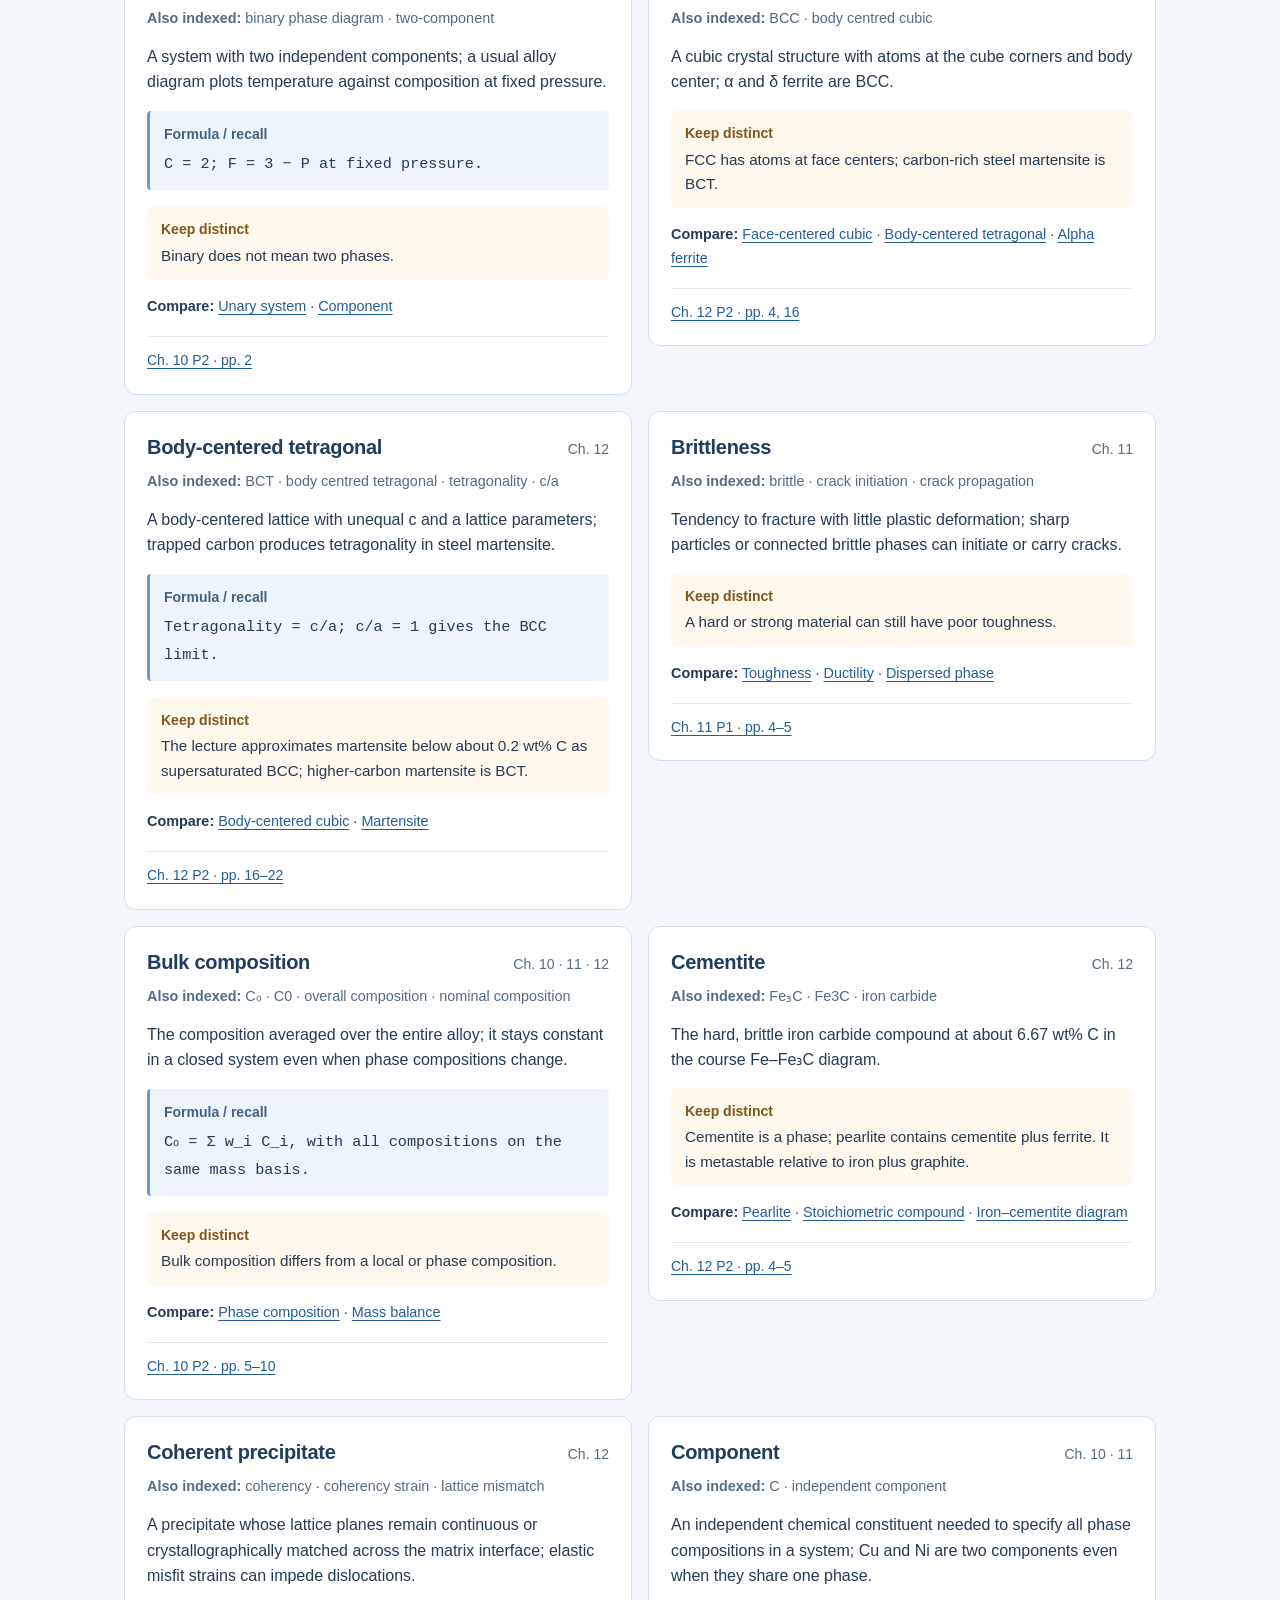
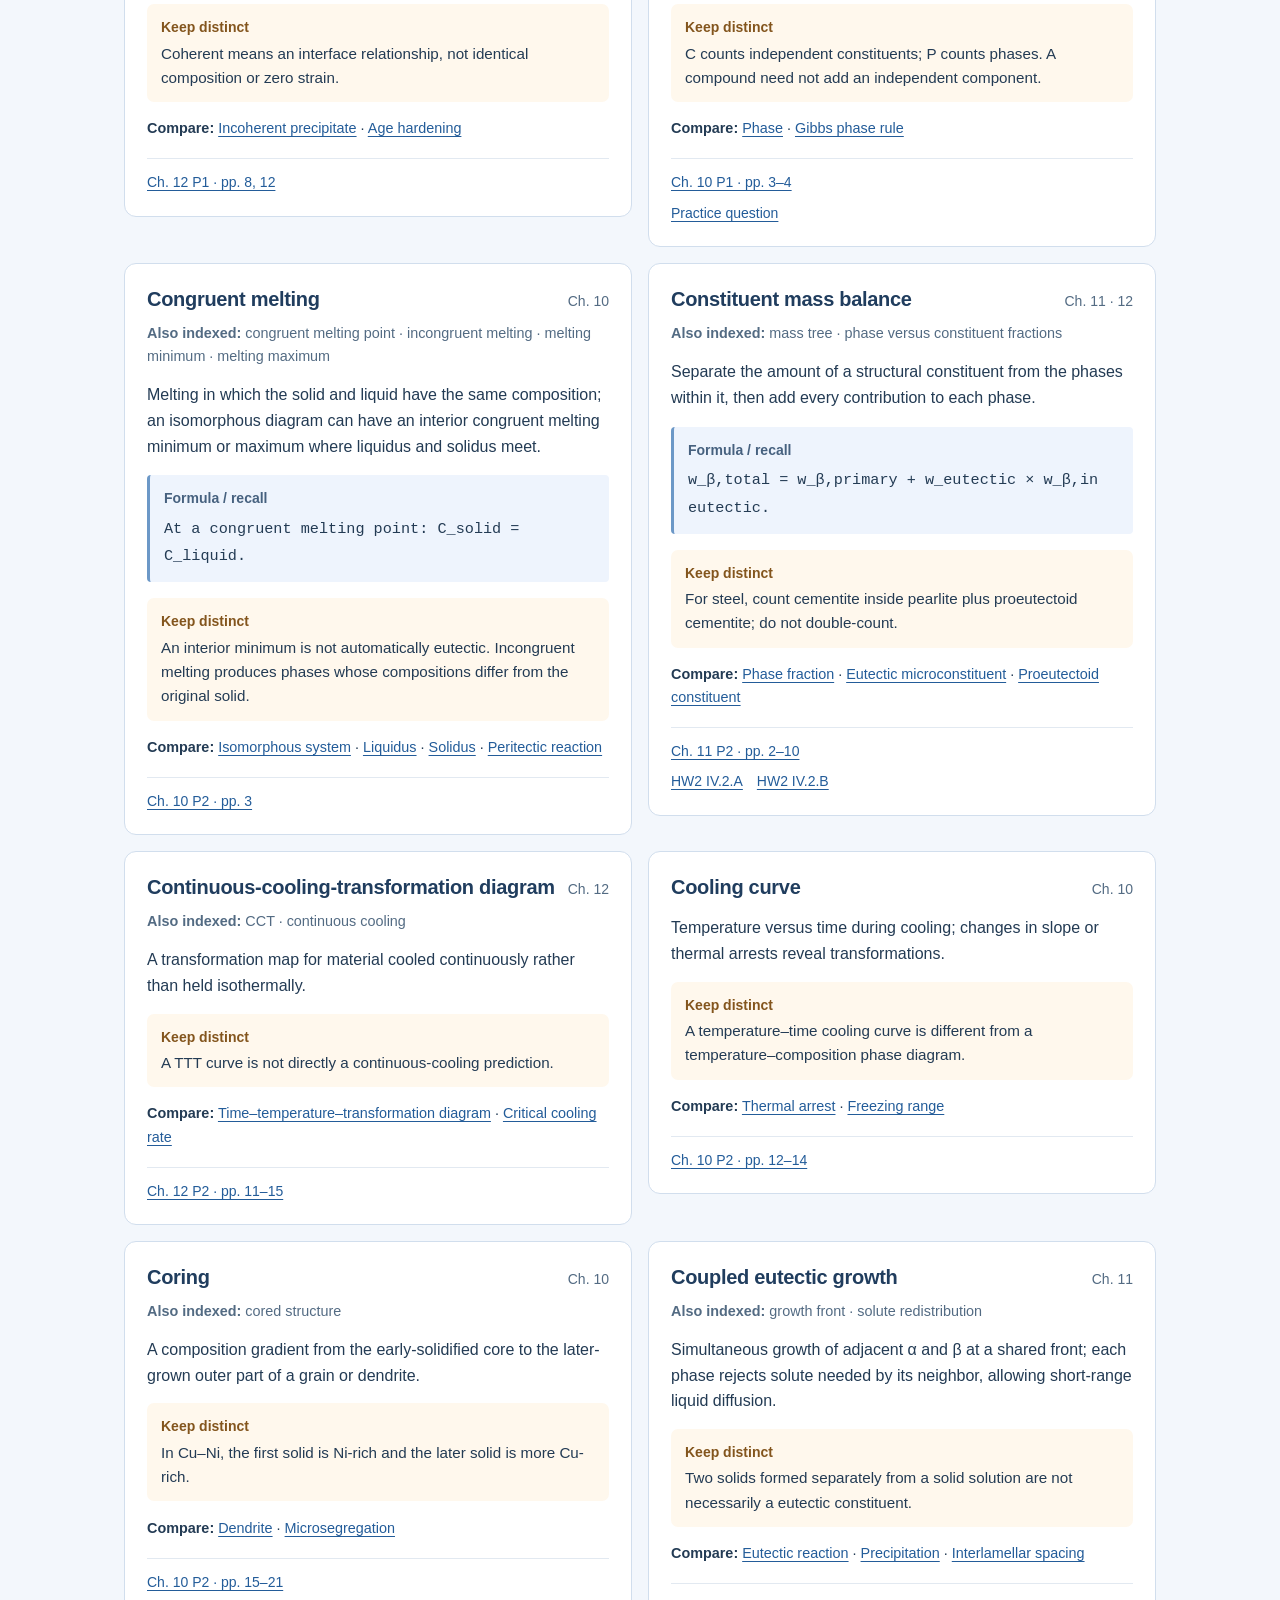
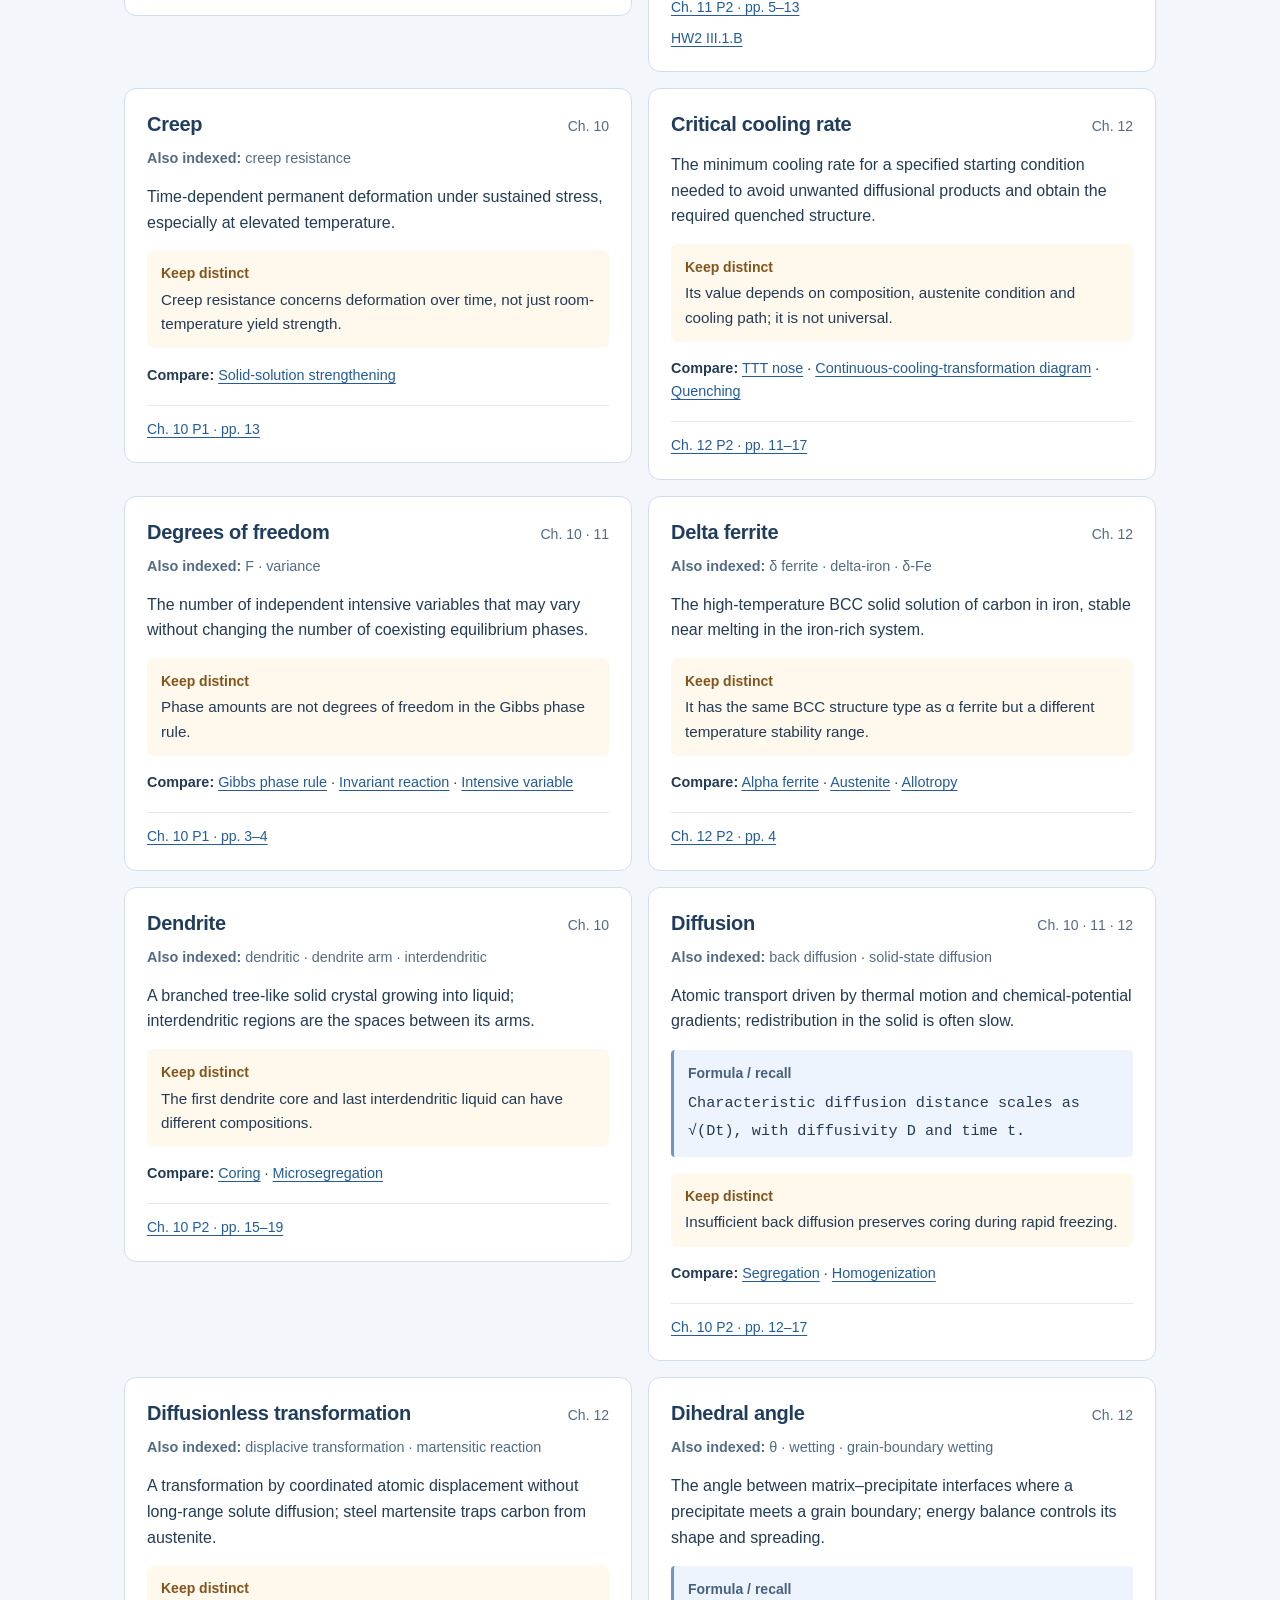
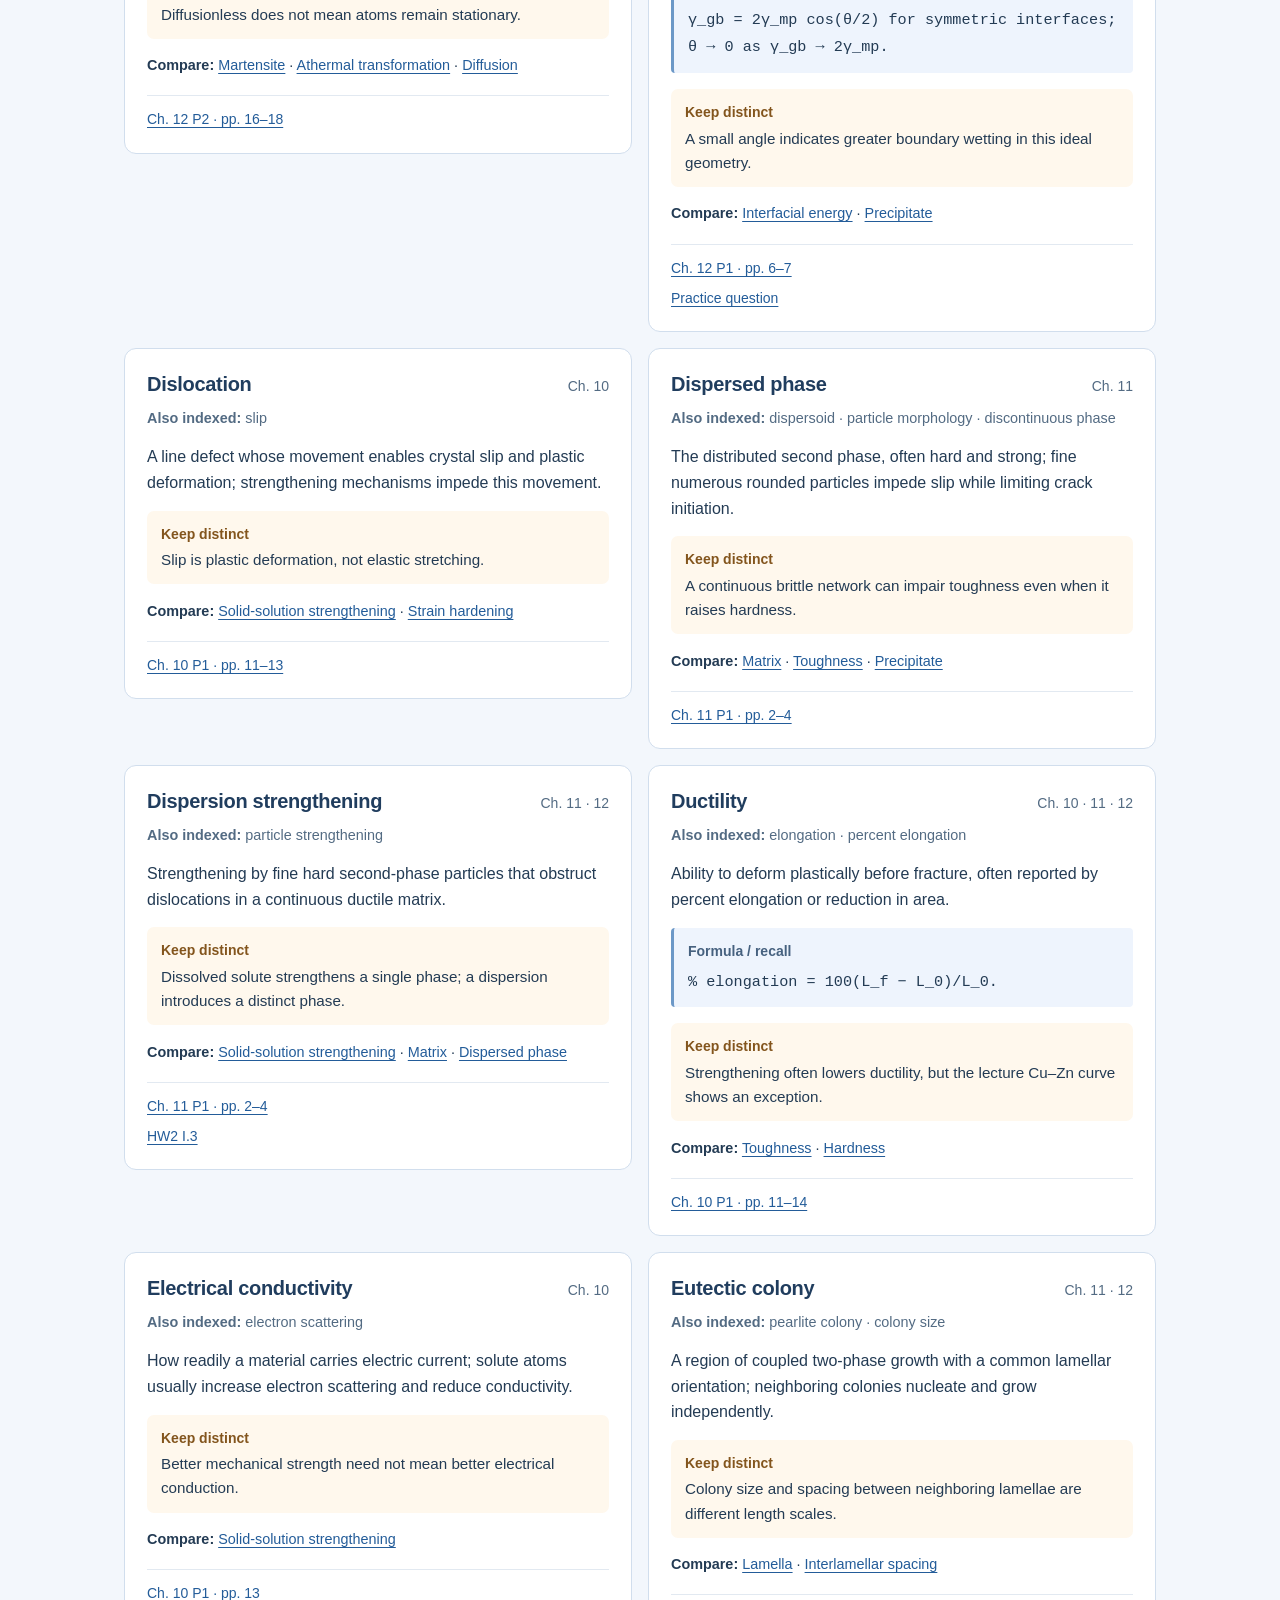
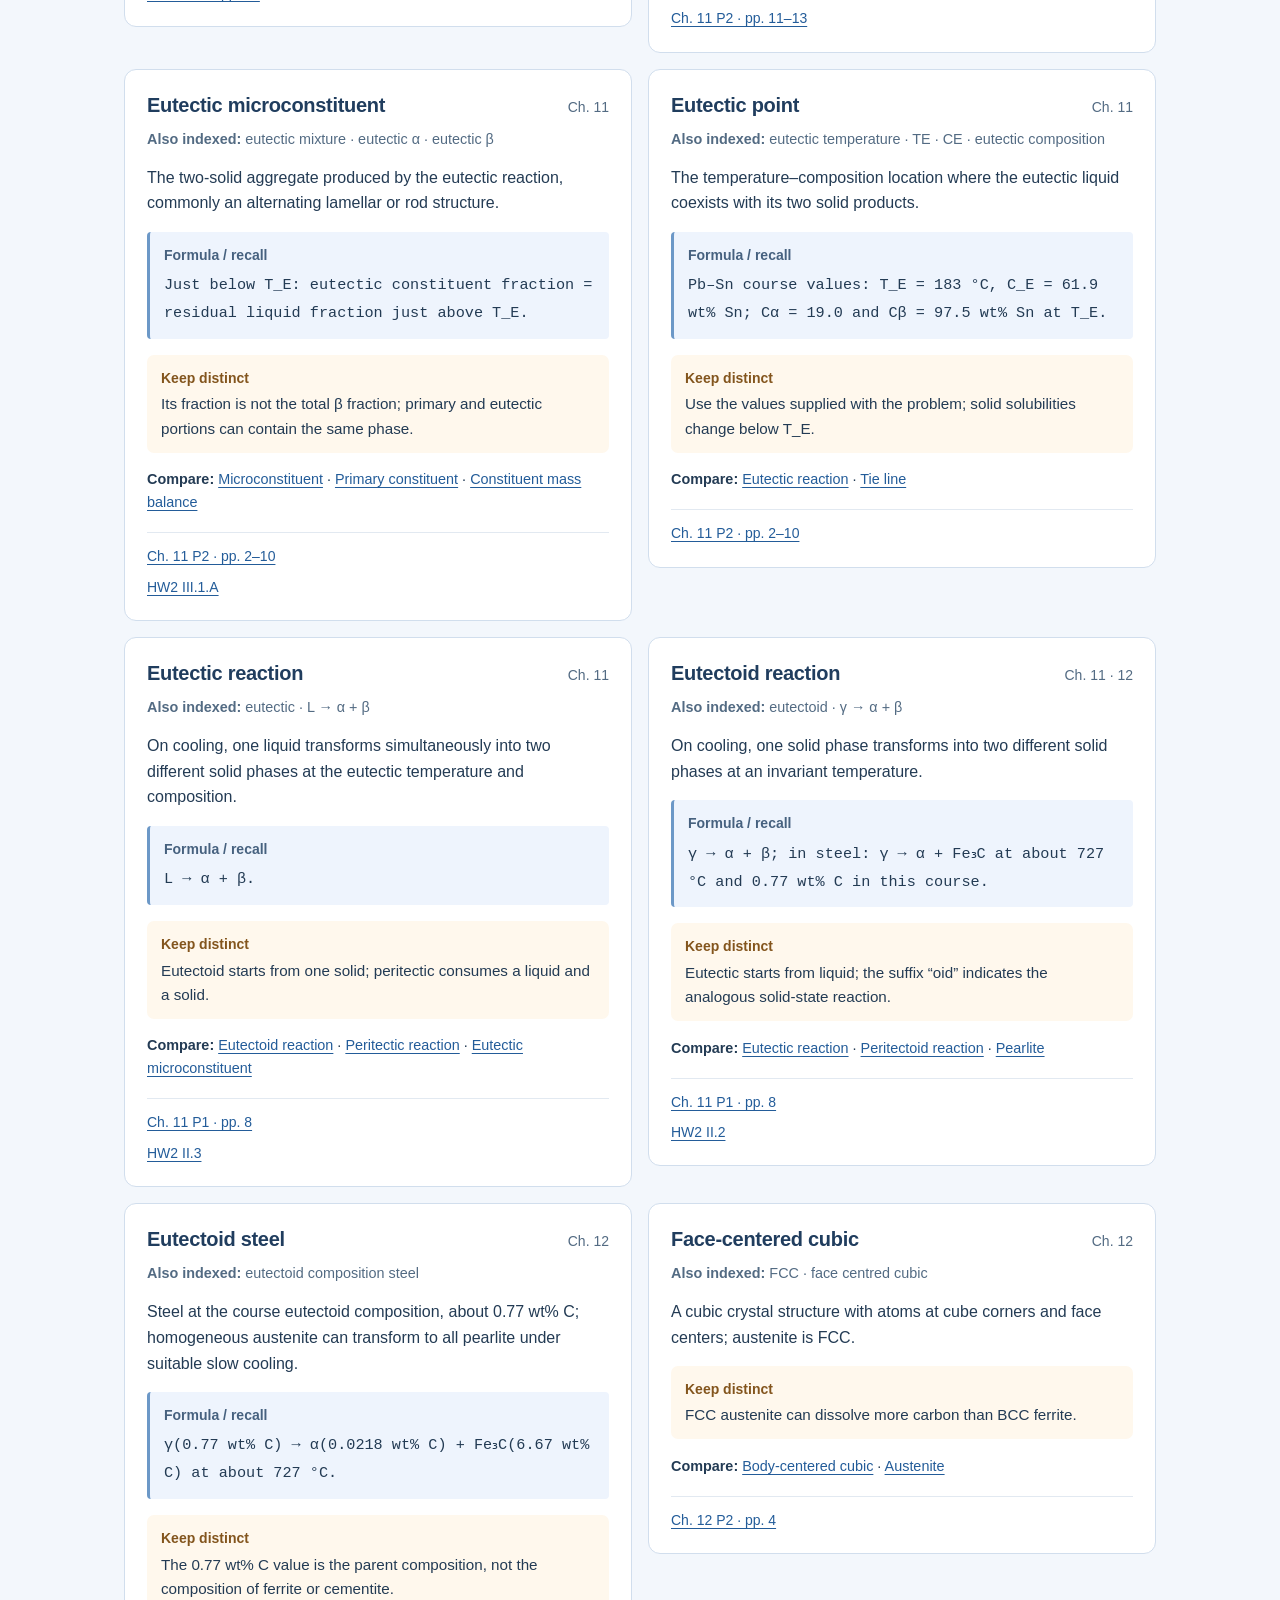
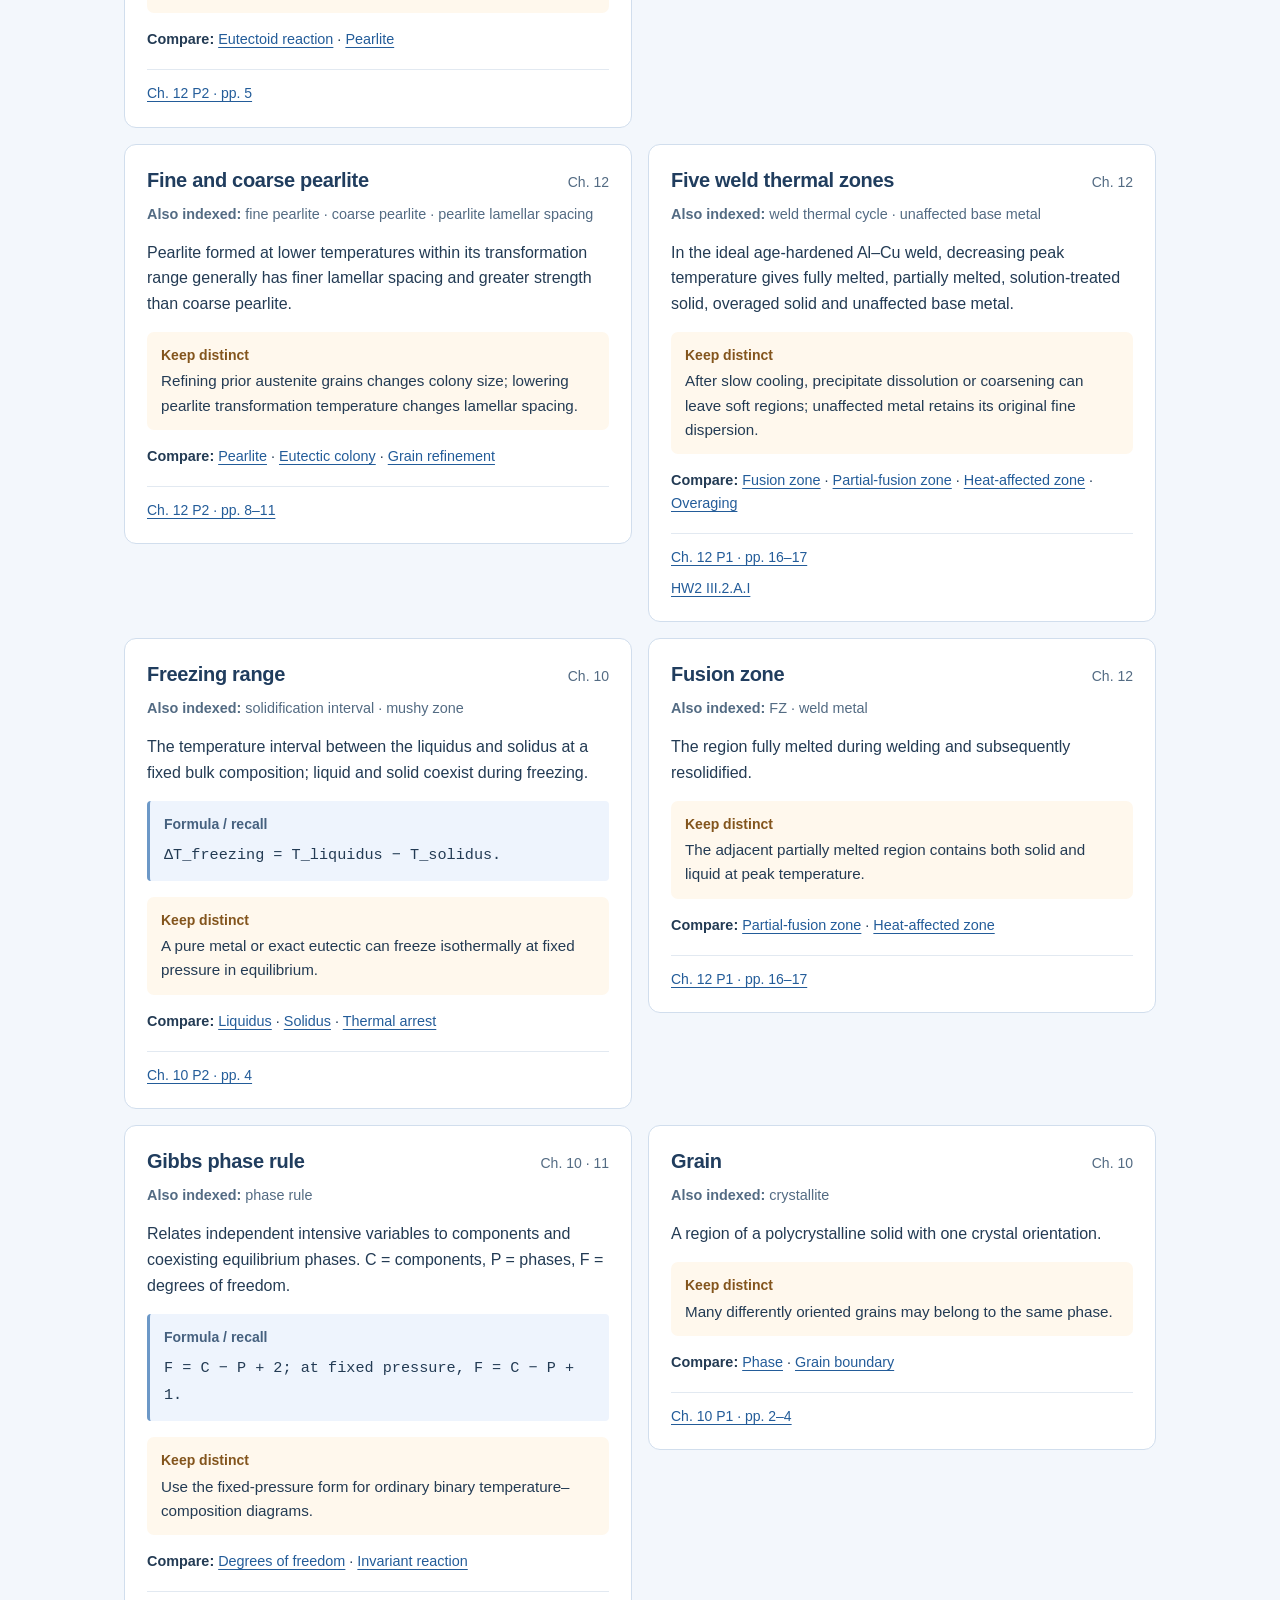
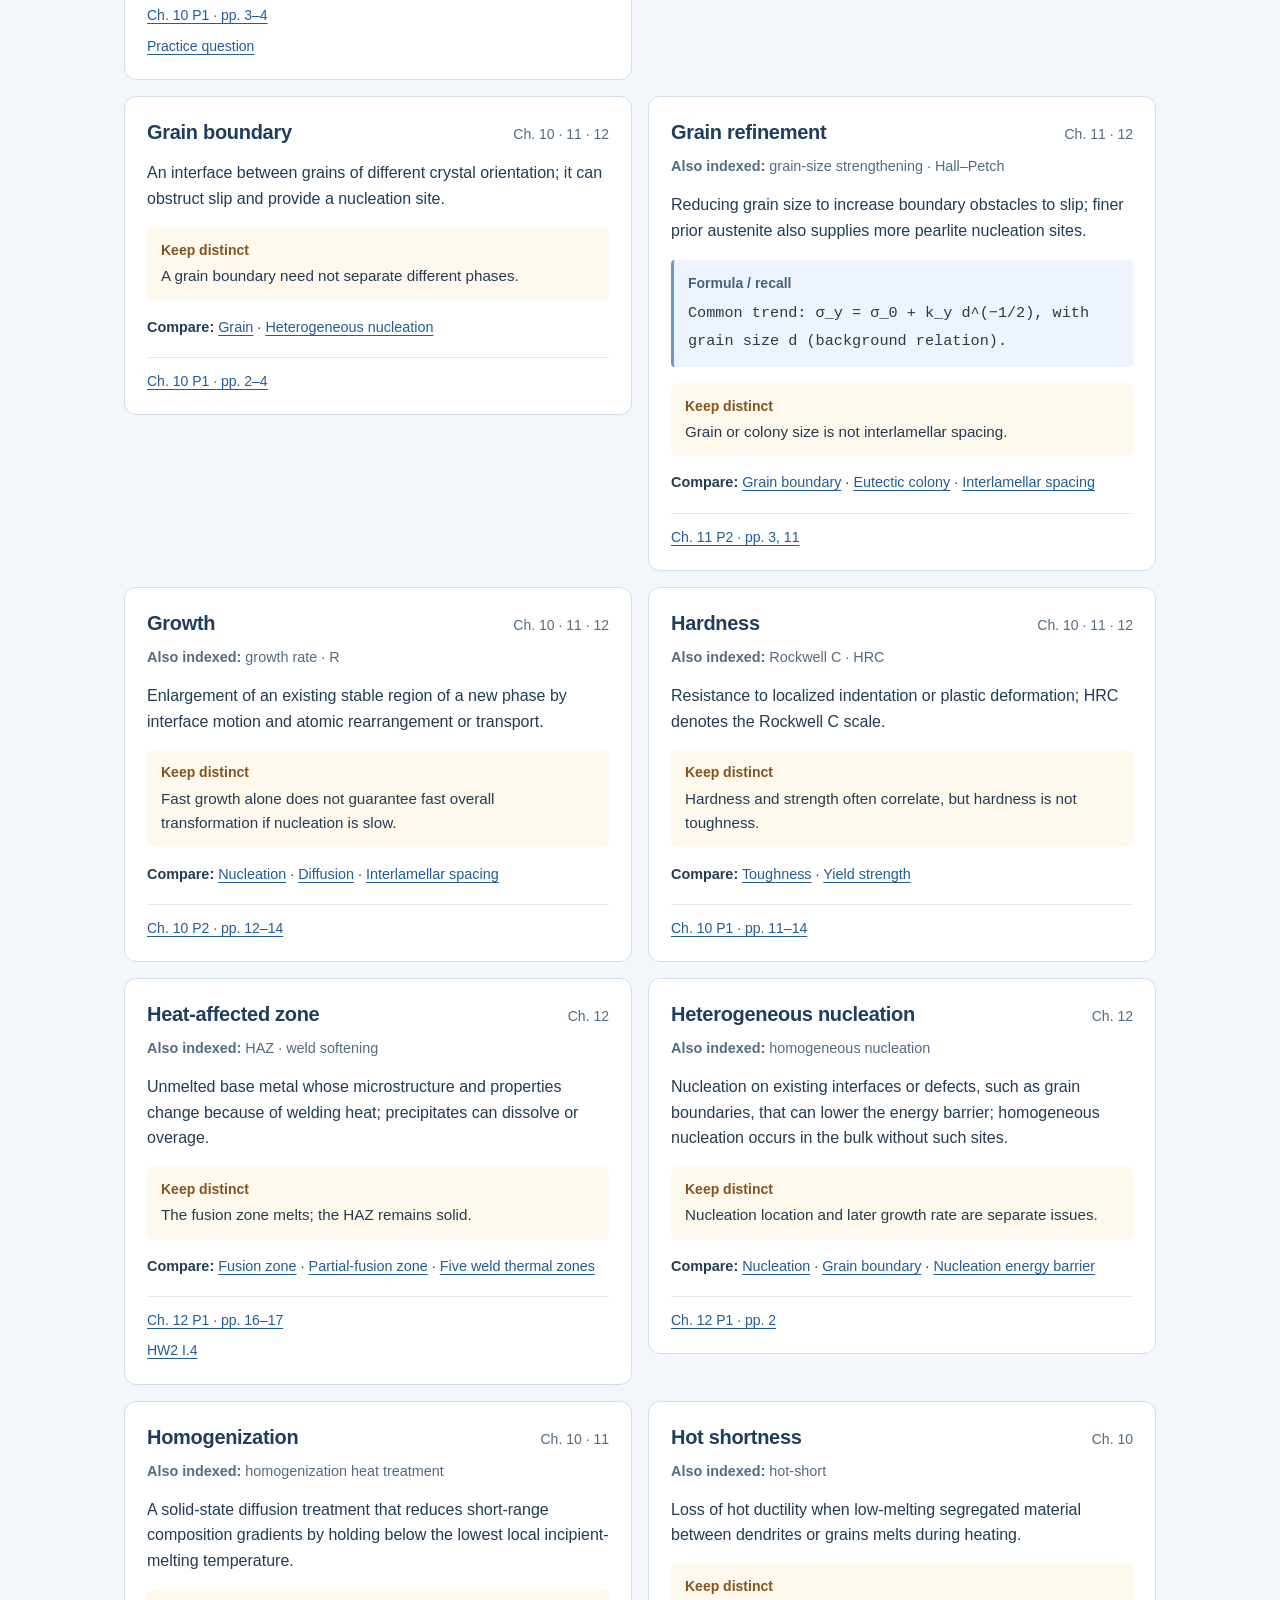
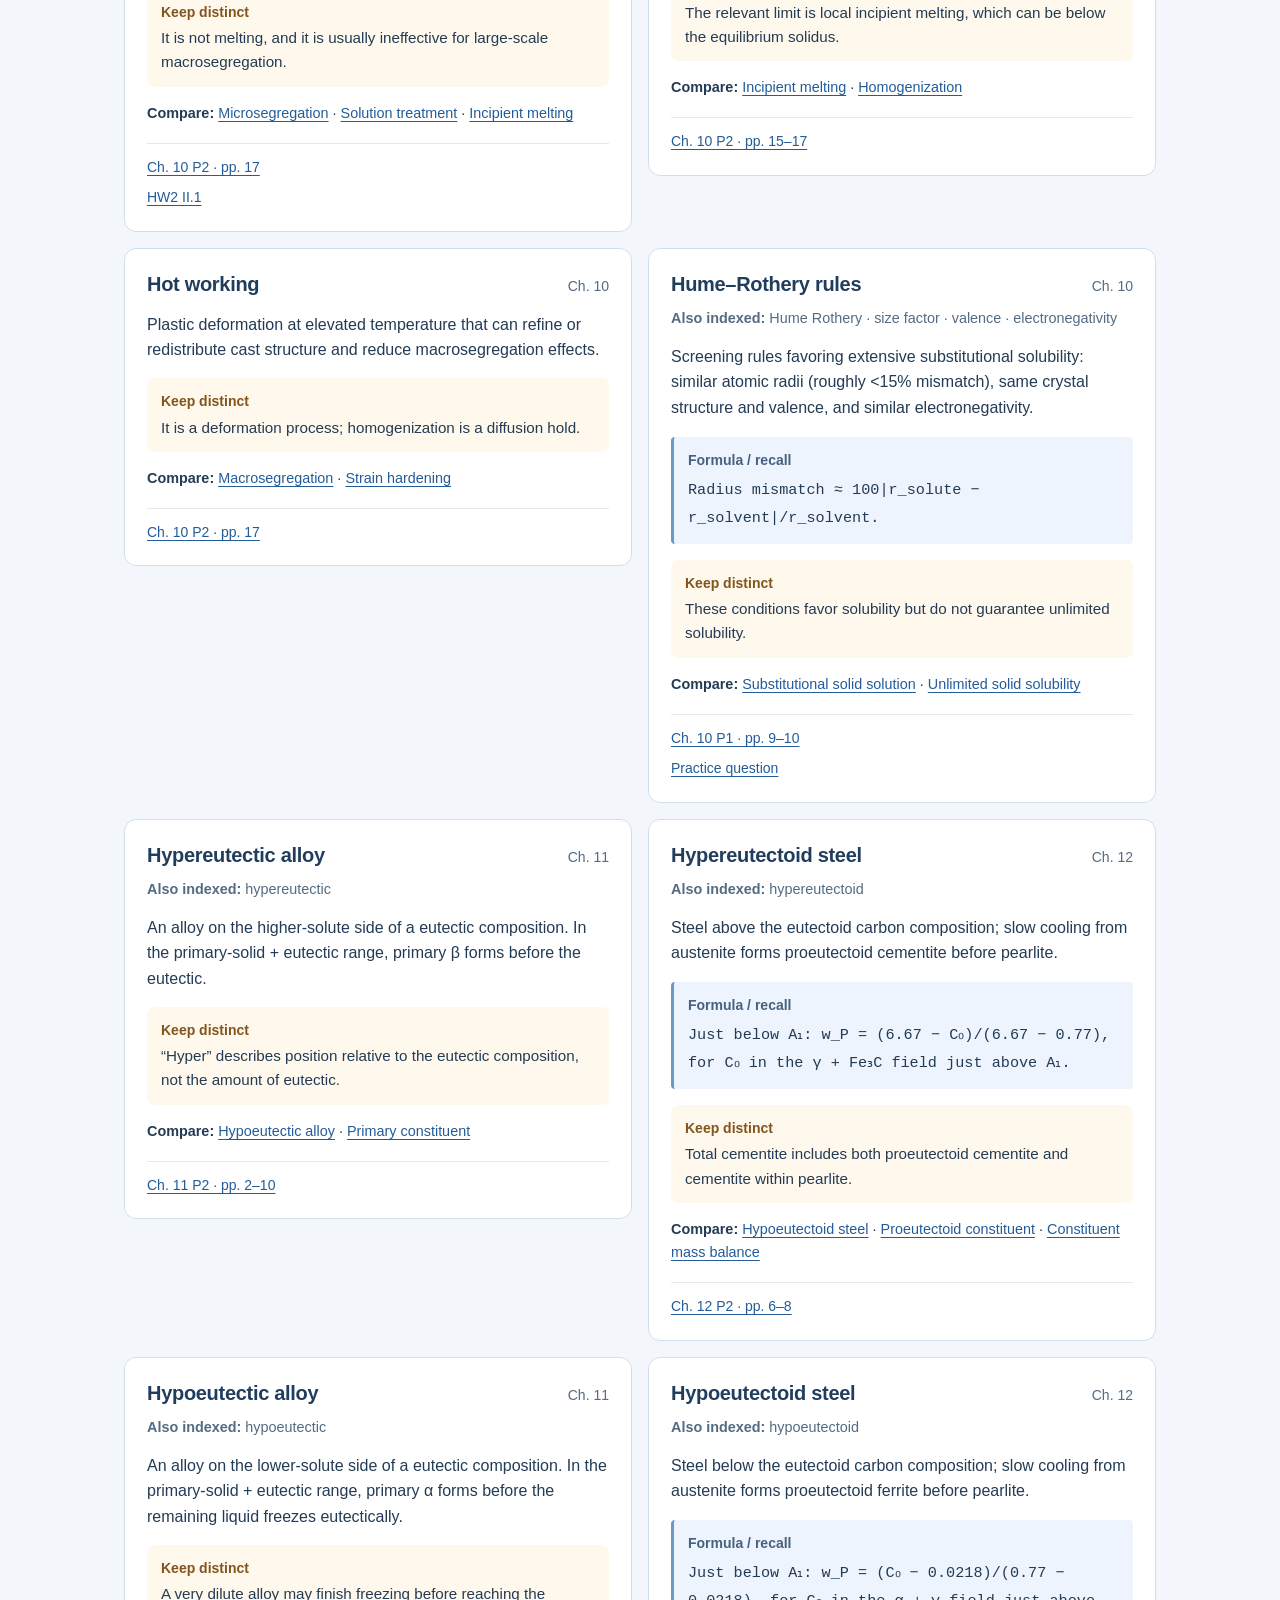
==== commit fcf1c932: "Complete glossary coverage of phase labels and melting extrema" ====
--- a/public/glossary.html
+++ b/public/glossary.html
@@ -7,7 +7,7 @@
   <title>Chapters 10–12 Glossary | Materials Lab</title>
   <link rel="icon" href="./favicon.svg">
   <link rel="stylesheet" href="./glossary.css?v=1">
-  <script defer src="./glossary-data.js?v=1"></script>
+  <script defer src="./glossary-data.js?v=2"></script>
   <script defer src="./glossary-core.js?v=1"></script>
   <script defer src="./glossary.js?v=1"></script>
 </head>
